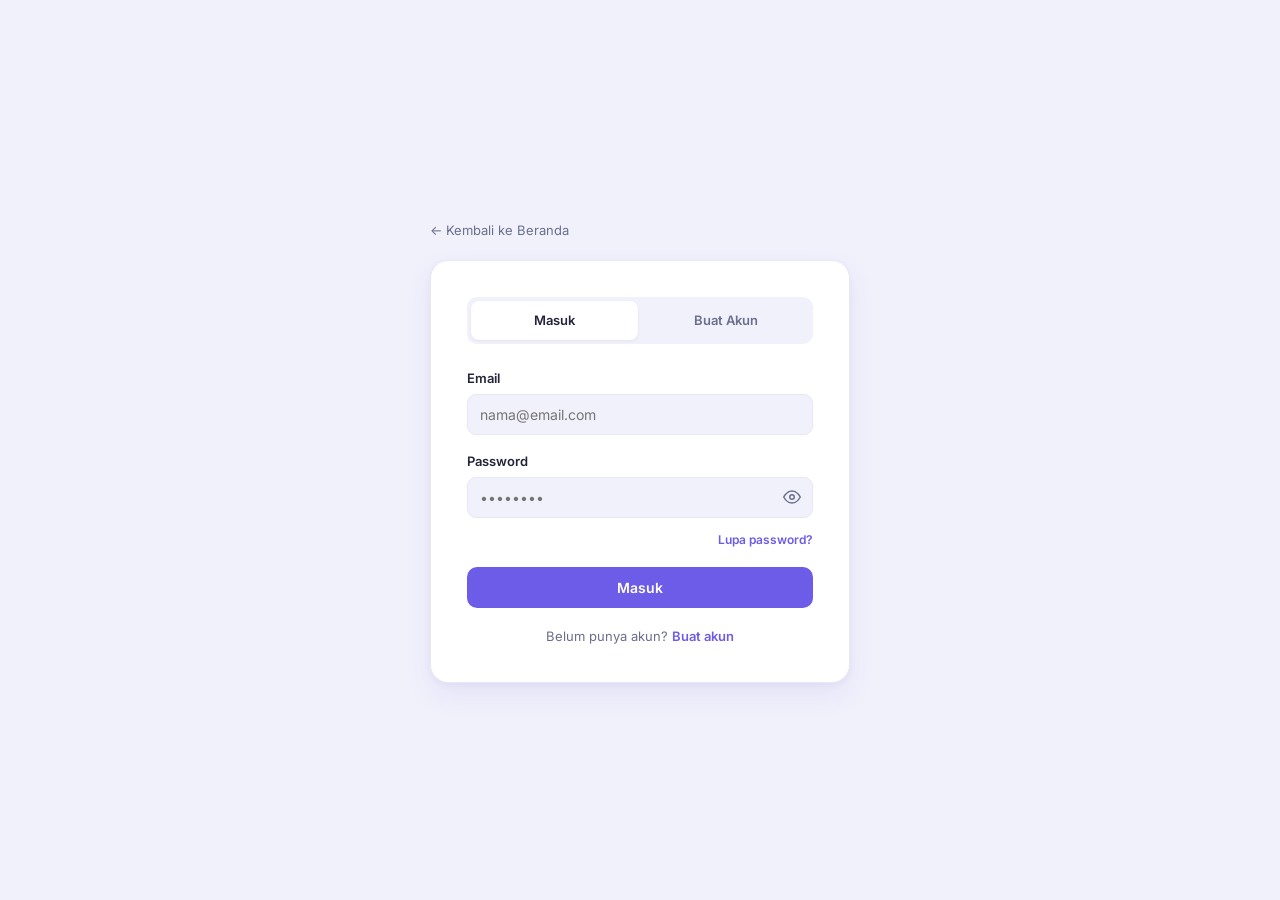
==== admin.html @ 25d6be6b "Update admin.html" ====
<!DOCTYPE html>
<html lang="id">
<head>
  <meta charset="UTF-8">
  <meta name="viewport" content="width=device-width, initial-scale=1">
  <title>Admin Panel — Studio Kamu</title>
  <link rel="preconnect" href="https://fonts.googleapis.com">
  <link href="https://fonts.googleapis.com/css2?family=Manrope:wght@700;800&family=Inter:wght@400;500;600;700&family=JetBrains+Mono:wght@500;600&display=swap" rel="stylesheet">
  <link rel="stylesheet" href="assets/style.css">
  <style>
    .content-inner { max-width: 1000px; }
    .admin-tabs { display: flex; gap: 8px; flex-wrap: wrap; margin-bottom: 28px; }
    .admin-tab {
      display: inline-flex; align-items: center; gap: 8px;
      padding: 9px 16px; border-radius: 99px; font-size: 13px; font-weight: 600;
      border: 1px solid var(--border); background: var(--surface); color: var(--ink-soft); cursor: pointer;
    }
    .admin-tab svg { width: 15px; height: 15px; }
    .admin-tab.active { background: var(--accent); color: #fff; border-color: var(--accent); }
    .admin-tab:hover:not(.active) { border-color: var(--accent); color: var(--accent); }
    .tab-view { display: none; }
    .tab-view.active { display: block; }
    .breadcrumb { font-size: 13px; color: var(--ink-soft); margin-bottom: 14px; }
    .breadcrumb a { color: var(--accent); cursor: pointer; }
  </style>
</head>
<body class="app-page">
  <div class="app-shell">
    <div id="sidebarMount"></div>
    <main class="main">
      <div class="content-inner">
        <h1 class="page-title">⚙️ Admin Panel</h1>

        <div class="admin-tabs" id="adminTabs"></div>

        <!-- ========== STATISTIK ========== -->
        <div class="tab-view active" id="tab-statistik">
          <div class="stat-grid" id="statGrid">
            <div class="stat-card"><div class="stat-num">…</div><div class="stat-label">Memuat</div></div>
          </div>
        </div>

        <!-- ========== PRODUK & KONTEN ========== -->
        <div class="tab-view" id="tab-produk">
          <div class="breadcrumb" id="produkBreadcrumb"></div>
          <div id="produkArea"></div>
        </div>

        <!-- ========== PROMPT LIBRARY ========== -->
        <div class="tab-view" id="tab-prompt">
          <div class="panel">
            <div class="panel-head"><h3>Tambah Prompt Baru</h3></div>
            <div class="form-row">
              <div><label>Untuk Produk</label><select id="promptProduk"></select></div>
              <div><label>Kategori</label><input id="promptKategori" placeholder="Contoh: Copywriting, SEO"></div>
            </div>
            <div class="form-row single"><div><label>Judul Prompt</label><input id="promptJudul"></div></div>
            <div class="form-row single"><div><label>Isi Prompt</label><textarea id="promptIsi" style="min-height:100px;"></textarea></div></div>
            <button class="btn btn-primary btn-sm" onclick="createPrompt()">Tambah Prompt</button>
          </div>
          <div class="panel">
            <div class="panel-head"><h3>Daftar Prompt</h3></div>
            <table><thead><tr><th>Judul</th><th>Kategori</th><th>Produk</th><th></th></tr></thead><tbody id="promptTable"></tbody></table>
          </div>
        </div>

        <!-- ========== KODE AKSES ========== -->
        <div class="tab-view" id="tab-kodeakses">
          <div class="panel">
            <div class="panel-head"><h3>Generate Kode Akses Baru</h3></div>
            <div class="form-row">
              <div><label>Untuk Produk</label><select id="genKodeProduk"></select></div>
              <div><label>Jumlah Kode</label><input type="number" id="genKodeJumlah" value="1" min="1" max="100"></div>
            </div>
            <button class="btn btn-primary btn-sm" onclick="generateKode()">Generate Kode</button>
          </div>
          <div class="panel">
            <div class="panel-head"><h3>Daftar Kode Akses</h3></div>
            <table><thead><tr><th>Kode</th><th>Produk</th><th>Status</th><th>Dipakai Oleh</th><th></th></tr></thead><tbody id="kodeAksesTable"></tbody></table>
          </div>
        </div>

        <!-- ========== USERS ========== -->
        <div class="tab-view" id="tab-users">
          <div class="panel">
            <table><thead><tr><th>Nama</th><th>Email</th><th>Role</th><th>Status</th><th>Terakhir Login</th><th></th></tr></thead><tbody id="usersTable"></tbody></table>
          </div>
        </div>

        <!-- ========== UPDATE ========== -->
        <div class="tab-view" id="tab-update">
          <div class="panel">
            <div class="panel-head"><h3>Tulis Update Baru</h3></div>
            <div class="form-row single"><div><label>Judul</label><input id="updateJudul"></div></div>
            <div class="form-row single"><div><label>Isi</label><textarea id="updateIsi"></textarea></div></div>
            <button class="btn btn-primary btn-sm" onclick="createUpdate()">Publikasikan</button>
          </div>
          <div class="panel">
            <div class="panel-head"><h3>Riwayat Update</h3></div>
            <table><thead><tr><th>Judul</th><th>Tanggal</th><th></th></tr></thead><tbody id="updateTable"></tbody></table>
          </div>
        </div>

      </div>
    </main>
  </div>

  <script src="assets/api.js"></script>
  <script>
    const STATE = { produkList: [], selectedProduk: null, modulList: [], selectedModul: null, kontenList: [] };

    const TABS = [
      { key: 'statistik', label: 'Statistik', icon: 'chart' },
      { key: 'produk', label: 'Produk & Konten', icon: 'box' },
      { key: 'prompt', label: 'Prompt Library', icon: 'list' },
      { key: 'kodeakses', label: 'Kode Akses', icon: 'key' },
      { key: 'users', label: 'Users', icon: 'users' },
      { key: 'update', label: 'Update', icon: 'bell' }
    ];

    /** Nama produk berdasarkan id — dipakai agar tabel tidak lagi menampilkan ID mentah. */
    const PRODUK_NAMA = {};
    function namaProduk(id) { return PRODUK_NAMA[id] || id || '-'; }

    if (requireAdmin()) {
      try {
        mountSidebar('admin');
        initAdminTabs();
        showLoading('Memuat statistik...');
        loadStatistik();
      } catch (err) {
        console.error('Admin init error:', err);
        document.getElementById('adminTabs').innerHTML =
          '<div class="empty-state" style="grid-column:1/-1;border-color:#F0506E;">⚠️ Gagal memuat Admin Panel: ' + escapeHtml(err.message) +
          '<br><small>Coba hard refresh (Ctrl+Shift+R). Pastikan file assets/api.js di GitHub sudah versi terbaru.</small></div>';
      }
    }

    function initAdminTabs() {
      document.getElementById('adminTabs').innerHTML = TABS.map(function (t, i) {
        return '<button class="admin-tab ' + (i === 0 ? 'active' : '') + '" data-tab="' + t.key + '" onclick="switchAdminTab(\'' + t.key + '\')">' +
          (ICONS[t.icon] || '') + '<span>' + escapeHtml(t.label) + '</span></button>';
      }).join('');
    }

    function switchAdminTab(tab) {
      document.querySelectorAll('.admin-tab').forEach(function (b) { b.classList.toggle('active', b.dataset.tab === tab); });
      document.querySelectorAll('.tab-view').forEach(function (v) { v.classList.remove('active'); });
      document.getElementById('tab-' + tab).classList.add('active');
      showLoading('Memuat data...');
      loadTab(tab);
    }

    function loadTab(tab) {
      if (tab === 'statistik') loadStatistik();
      if (tab === 'produk') loadProdukList();
      if (tab === 'prompt') loadPromptLibrary();
      if (tab === 'kodeakses') loadKodeAkses();
      if (tab === 'users') loadUsers();
      if (tab === 'update') loadUpdate();
    }

    /** Ambil daftar produk sekali & isi cache nama produk. */
    async function fetchProdukList() {
      const res = await apiGet('adminGetAllProduk', {});
      if (handleSessionExpired(res)) return [];
      const list = (res.data || []);
      list.forEach(function (p) { PRODUK_NAMA[p.id] = p.nama; });
      return list;
    }

    function optionsHtml(list) {
      if (list.length === 0) return '<option value="">— belum ada produk —</option>';
      return list.map(function (p) {
        return '<option value="' + escapeAttr(p.id) + '">' + escapeHtml(p.nama) + '</option>';
      }).join('');
    }

    function formatTanggal(v) {
      if (!v) return '-';
      const d = new Date(v);
      if (isNaN(d.getTime())) return String(v);
      return d.toLocaleString('id-ID', { day: 'numeric', month: 'short', year: 'numeric', hour: '2-digit', minute: '2-digit' });
    }

    /* ---------------- STATISTIK ---------------- */
    async function loadStatistik() {
      try {
        const res = await apiGet('adminGetStatistik', {});
        hideLoading();
        if (handleSessionExpired(res)) return;
        if (!res.success) { showToast('Gagal memuat statistik: ' + res.message); return; }
        const s = res.data || {};
        document.getElementById('statGrid').innerHTML =
          statCard(s.totalUser || 0, 'Total User') +
          statCard(s.userAktif || 0, 'User Aktif') +
          statCard(s.totalProduk || 0, 'Total Produk') +
          statCard((s.kodeTerpakai || 0) + ' / ' + (s.totalKodeAkses || 0), 'Kode Akses Terpakai') +
          statCard(s.loginMingguIni || 0, 'Login 7 Hari Terakhir');
      } catch (err) {
        hideLoading();
        showToast('Gagal terhubung ke server: ' + err.message);
      }
    }
    function statCard(num, label) {
      return '<div class="stat-card"><div class="stat-num">' + escapeHtml(num) + '</div><div class="stat-label">' + escapeHtml(label) + '</div></div>';
    }

    /* ---------------- PRODUK, MODUL, KONTEN ---------------- */
    async function loadProdukList() {
      STATE.selectedProduk = null; STATE.selectedModul = null;
      document.getElementById('produkBreadcrumb').innerHTML = '';
      try {
        STATE.produkList = await fetchProdukList();
        hideLoading();
        renderProdukList();
      } catch (err) {
        hideLoading();
        showToast('Gagal memuat produk: ' + err.message);
      }
    }

    function renderProdukList() {
      let html = '<div class="panel"><div class="panel-head"><h3>Tambah Produk Baru</h3></div>' +
        '<div class="form-row"><div><label>Nama Produk</label><input id="pNama"></div>' +
        '<div><label>Kategori</label><input id="pKategori" placeholder="Contoh: Video Course"></div></div>' +
        '<div class="form-row single"><div><label>Deskripsi</label><textarea id="pDeskripsi"></textarea></div></div>' +
        '<div class="form-row single"><div><label>URL Thumbnail (opsional)</label><input id="pThumbnail" placeholder="https://..."></div></div>' +
        '<button class="btn btn-primary btn-sm" onclick="createProduk()">Tambah Produk</button></div>';

      html += '<div class="panel"><div class="panel-head"><h3>Daftar Produk</h3></div><table><thead><tr><th>Nama</th><th>Kategori</th><th></th></tr></thead><tbody>';
      if (STATE.produkList.length === 0) {
        html += '<tr class="empty-row"><td colspan="3">Belum ada produk.</td></tr>';
      } else {
        STATE.produkList.forEach(function (p) {
          // FIX: nama produk dulu di-escape hanya untuk kutip tunggal (escapeQ),
          // sehingga nama berisi < > atau kutip ganda merusak baris tabel.
          html += '<tr><td>' + escapeHtml(p.nama) + '</td><td>' + escapeHtml(p.kategori || '-') + '</td><td class="row-actions">' +
            '<button class="btn btn-outline btn-sm" onclick="openModul(\'' + escapeJs(p.id) + '\', \'' + escapeJs(p.nama) + '\')">Kelola Modul</button>' +
            '<button class="btn btn-outline btn-sm" onclick="deleteProduk(\'' + escapeJs(p.id) + '\')">Hapus</button></td></tr>';
        });
      }
      html += '</tbody></table></div>';
      document.getElementById('produkArea').innerHTML = html;
    }

    async function createProduk() {
      const data = {
        nama: document.getElementById('pNama').value.trim(),
        kategori: document.getElementById('pKategori').value.trim(),
        deskripsi: document.getElementById('pDeskripsi').value.trim(),
        thumbnail: document.getElementById('pThumbnail').value.trim()
      };
      if (!data.nama) { showToast('Nama produk wajib diisi.'); return; }
      showLoading('Menyimpan produk...');
      try {
        const res = await apiPost('adminCreateProduk', { data: data });
        if (handleSessionExpired(res)) return;
        if (!res.success) throw new Error(res.message);
        showToast('Produk berhasil ditambahkan.');
        loadProdukList();
      } catch (err) { showToast('Gagal: ' + err.message); }
    }

    async function deleteProduk(id) {
      if (!confirm('Hapus produk ini? Modul & konten di dalamnya tidak otomatis terhapus.')) return;
      showLoading('Menghapus produk...');
      try {
        const res = await apiPost('adminDeleteProduk', { produkId: id });
        if (handleSessionExpired(res)) return;
        if (!res.success) throw new Error(res.message);
        showToast('Produk dihapus.');
        loadProdukList();
      } catch (err) { showToast('Gagal: ' + err.message); }
    }

    async function openModul(produkId, produkNama) {
      STATE.selectedProduk = { id: produkId, nama: produkNama };
      STATE.selectedModul = null;
      document.getElementById('produkBreadcrumb').innerHTML =
        '<a onclick="loadProdukList()">Produk</a> / ' + escapeHtml(produkNama);
      showLoading('Memuat modul...');
      try {
        const res = await apiGet('adminGetModulByProduk', { produkId: produkId });
        hideLoading();
        if (handleSessionExpired(res)) return;
        STATE.modulList = res.data || [];
        renderModulList();
      } catch (err) { hideLoading(); showToast('Gagal memuat modul: ' + err.message); }
    }

    function renderModulList() {
      // FIX: urutan default sekarang = jumlah modul + 1, dulu selalu "1" sehingga
      // modul baru saling bertabrakan urutannya.
      const nextUrutan = STATE.modulList.length + 1;
      let html = '<div class="panel"><div class="panel-head"><h3>Tambah Modul</h3></div>' +
        '<div class="form-row"><div><label>Nama Modul</label><input id="mNama"></div>' +
        '<div><label>Urutan</label><input type="number" id="mUrutan" min="1" value="' + nextUrutan + '"></div></div>' +
        '<button class="btn btn-primary btn-sm" onclick="createModul()">Tambah Modul</button></div>';

      html += '<div class="panel"><div class="panel-head"><h3>Daftar Modul</h3></div><table><thead><tr><th>Nama Modul</th><th>Urutan</th><th></th></tr></thead><tbody>';
      if (STATE.modulList.length === 0) {
        html += '<tr class="empty-row"><td colspan="3">Belum ada modul untuk produk ini.</td></tr>';
      } else {
        STATE.modulList.slice().sort(function (a, b) { return (a.urutan || 0) - (b.urutan || 0); }).forEach(function (m) {
          html += '<tr><td>' + escapeHtml(m.nama_modul) + '</td><td>' + escapeHtml(m.urutan) + '</td><td class="row-actions">' +
            '<button class="btn btn-outline btn-sm" onclick="openKonten(\'' + escapeJs(m.id) + '\', \'' + escapeJs(m.nama_modul) + '\')">Kelola Konten</button>' +
            '<button class="btn btn-outline btn-sm" onclick="deleteModul(\'' + escapeJs(m.id) + '\')">Hapus</button></td></tr>';
        });
      }
      html += '</tbody></table></div>';
      document.getElementById('produkArea').innerHTML = html;
    }

    async function createModul() {
      if (!STATE.selectedProduk) { showToast('Pilih produk dulu.'); return; }
      const data = {
        produk_id: STATE.selectedProduk.id,
        nama_modul: document.getElementById('mNama').value.trim(),
        urutan: parseInt(document.getElementById('mUrutan').value, 10) || 0
      };
      if (!data.nama_modul) { showToast('Nama modul wajib diisi.'); return; }
      showLoading('Menyimpan modul...');
      try {
        const res = await apiPost('adminCreateModul', { data: data });
        if (handleSessionExpired(res)) return;
        if (!res.success) throw new Error(res.message);
        showToast('Modul ditambahkan.');
        openModul(STATE.selectedProduk.id, STATE.selectedProduk.nama);
      } catch (err) { showToast('Gagal: ' + err.message); }
    }

    async function deleteModul(id) {
      if (!confirm('Hapus modul ini?')) return;
      showLoading('Menghapus modul...');
      try {
        const res = await apiPost('adminDeleteModul', { modulId: id });
        if (handleSessionExpired(res)) return;
        if (!res.success) throw new Error(res.message);
        showToast('Modul dihapus.');
        openModul(STATE.selectedProduk.id, STATE.selectedProduk.nama);
      } catch (err) { showToast('Gagal: ' + err.message); }
    }

    async function openKonten(modulId, modulNama) {
      STATE.selectedModul = { id: modulId, nama: modulNama };
      document.getElementById('produkBreadcrumb').innerHTML =
        '<a onclick="loadProdukList()">Produk</a> / ' +
        '<a onclick="openModul(\'' + escapeJs(STATE.selectedProduk.id) + '\', \'' + escapeJs(STATE.selectedProduk.nama) + '\')">' +
        escapeHtml(STATE.selectedProduk.nama) + '</a> / ' + escapeHtml(modulNama);
      showLoading('Memuat konten...');
      try {
        const res = await apiGet('adminGetKontenByModul', { modulId: modulId });
        hideLoading();
        if (handleSessionExpired(res)) return;
        STATE.kontenList = res.data || [];
        renderKontenList();
      } catch (err) { hideLoading(); showToast('Gagal memuat konten: ' + err.message); }
    }

    function renderKontenList() {
      const nextUrutan = STATE.kontenList.length + 1;
      let html = '<div class="panel"><div class="panel-head"><h3>Tambah Konten</h3></div>' +
        '<div class="form-row"><div><label>Tipe</label><select id="kTipe">' +
        '<option value="video">Video</option><option value="pdf">PDF / Dokumen</option>' +
        '<option value="prompt">Prompt</option><option value="template">Template</option></select></div>' +
        '<div><label>Urutan</label><input type="number" id="kUrutan" min="1" value="' + nextUrutan + '"></div></div>' +
        '<div class="form-row single"><div><label>Judul</label><input id="kJudul"></div></div>' +
        '<div class="form-row single"><div><label>URL (link Google Drive / video)</label><input id="kUrl" placeholder="https://drive.google.com/..."></div></div>' +
        '<button class="btn btn-primary btn-sm" onclick="createKonten()">Tambah Konten</button></div>';

      html += '<div class="panel"><div class="panel-head"><h3>Daftar Konten</h3></div><table><thead><tr><th>Tipe</th><th>Judul</th><th></th></tr></thead><tbody>';
      if (STATE.kontenList.length === 0) {
        html += '<tr class="empty-row"><td colspan="3">Belum ada konten di modul ini.</td></tr>';
      } else {
        STATE.kontenList.slice().sort(function (a, b) { return (a.urutan || 0) - (b.urutan || 0); }).forEach(function (k) {
          html += '<tr><td><span class="chip">' + escapeHtml(k.tipe) + '</span></td><td>' + escapeHtml(k.judul) + '</td><td class="row-actions">' +
            '<button class="btn btn-outline btn-sm" onclick="deleteKonten(\'' + escapeJs(k.id) + '\')">Hapus</button></td></tr>';
        });
      }
      html += '</tbody></table></div>';
      document.getElementById('produkArea').innerHTML = html;
    }

    async function createKonten() {
      if (!STATE.selectedModul) { showToast('Pilih modul dulu.'); return; }
      const data = {
        modul_id: STATE.selectedModul.id,
        tipe: document.getElementById('kTipe').value,
        judul: document.getElementById('kJudul').value.trim(),
        url: document.getElementById('kUrl').value.trim(),
        urutan: parseInt(document.getElementById('kUrutan').value, 10) || 0
      };
      if (!data.judul || !data.url) { showToast('Judul dan URL wajib diisi.'); return; }
      showLoading('Menyimpan konten...');
      try {
        const res = await apiPost('adminCreateKonten', { data: data });
        if (handleSessionExpired(res)) return;
        if (!res.success) throw new Error(res.message);
        showToast('Konten ditambahkan.');
        openKonten(STATE.selectedModul.id, STATE.selectedModul.nama);
      } catch (err) { showToast('Gagal: ' + err.message); }
    }

    async function deleteKonten(id) {
      if (!confirm('Hapus konten ini?')) return;
      showLoading('Menghapus konten...');
      try {
        const res = await apiPost('adminDeleteKonten', { kontenId: id });
        if (handleSessionExpired(res)) return;
        if (!res.success) throw new Error(res.message);
        showToast('Konten dihapus.');
        openKonten(STATE.selectedModul.id, STATE.selectedModul.nama);
      } catch (err) { showToast('Gagal: ' + err.message); }
    }

    /* ---------------- PROMPT LIBRARY ---------------- */
    async function loadPromptLibrary() {
      try {
        const produkList = await fetchProdukList();
        document.getElementById('promptProduk').innerHTML = optionsHtml(produkList);

        const res = await apiGet('adminGetAllPrompt', {});
        hideLoading();
        if (handleSessionExpired(res)) return;
        const list = res.data || [];
        const tbody = document.getElementById('promptTable');
        if (list.length === 0) {
          tbody.innerHTML = '<tr class="empty-row"><td colspan="4">Belum ada prompt.</td></tr>';
          return;
        }
        // FIX: kolom "Produk" dulu menampilkan produk_id mentah (PRD_a1b2c3),
        // sekarang dipetakan ke nama produk.
        tbody.innerHTML = list.map(function (p) {
          return '<tr><td>' + escapeHtml(p.judul) + '</td>' +
            '<td><span class="chip">' + escapeHtml(p.kategori || 'Umum') + '</span></td>' +
            '<td>' + escapeHtml(namaProduk(p.produk_id)) + '</td>' +
            '<td><button class="btn btn-outline btn-sm" onclick="deletePrompt(\'' + escapeJs(p.id) + '\')">Hapus</button></td></tr>';
        }).join('');
      } catch (err) { hideLoading(); showToast('Gagal memuat prompt: ' + err.message); }
    }

    async function createPrompt() {
      const data = {
        produk_id: document.getElementById('promptProduk').value,
        kategori: document.getElementById('promptKategori').value.trim(),
        judul: document.getElementById('promptJudul').value.trim(),
        isi_prompt: document.getElementById('promptIsi').value.trim()
      };
      if (!data.produk_id) { showToast('Buat produk terlebih dahulu.'); return; }
      if (!data.judul || !data.isi_prompt) { showToast('Judul dan isi prompt wajib diisi.'); return; }
      showLoading('Menyimpan prompt...');
      try {
        const res = await apiPost('adminCreatePrompt', { data: data });
        if (handleSessionExpired(res)) return;
        if (!res.success) throw new Error(res.message);
        showToast('Prompt berhasil ditambahkan.');
        document.getElementById('promptJudul').value = '';
        document.getElementById('promptIsi').value = '';
        document.getElementById('promptKategori').value = '';
        loadPromptLibrary();
      } catch (err) { showToast('Gagal: ' + err.message); }
    }

    async function deletePrompt(id) {
      if (!confirm('Hapus prompt ini?')) return;
      showLoading('Menghapus prompt...');
      try {
        const res = await apiPost('adminDeletePrompt', { promptId: id });
        if (handleSessionExpired(res)) return;
        if (!res.success) throw new Error(res.message);
        showToast('Prompt dihapus.');
        loadPromptLibrary();
      } catch (err) { showToast('Gagal: ' + err.message); }
    }

    /* ---------------- KODE AKSES ---------------- */
    async function loadKodeAkses() {
      try {
        const produkList = await fetchProdukList();
        document.getElementById('genKodeProduk').innerHTML = optionsHtml(produkList);

        const res = await apiGet('adminGetAllKodeAkses', {});
        hideLoading();
        if (handleSessionExpired(res)) return;
        const list = res.data || [];
        const tbody = document.getElementById('kodeAksesTable');
        if (list.length === 0) {
          tbody.innerHTML = '<tr class="empty-row"><td colspan="5">Belum ada kode akses.</td></tr>';
          return;
        }
        tbody.innerHTML = list.map(function (k) {
          // FIX: status_pakai bisa berupa boolean TRUE dari Google Sheets, bukan
          // hanya string 'terpakai' — dulu kode terpakai bisa tampil "Tersedia".
          const terpakai = k.status_pakai === true || k.status_pakai === 'TRUE' || k.status_pakai === 'terpakai';
          const status = terpakai
            ? '<span class="badge nonaktif">Terpakai</span>'
            : '<span class="badge aktif">Tersedia</span>';
          return '<tr><td class="code-mono">' + escapeHtml(k.kode) + '</td>' +
            '<td>' + escapeHtml(namaProduk(k.produk_id)) + '</td>' +
            '<td>' + status + '</td>' +
            '<td>' + escapeHtml(k.dipakai_oleh || '-') + '</td>' +
            '<td><button class="btn btn-outline btn-sm" onclick="deleteKode(\'' + escapeJs(k.kode) + '\')">Hapus</button></td></tr>';
        }).join('');
      } catch (err) { hideLoading(); showToast('Gagal memuat kode akses: ' + err.message); }
    }

    async function generateKode() {
      const produkId = document.getElementById('genKodeProduk').value;
      const jumlah = parseInt(document.getElementById('genKodeJumlah').value, 10) || 1;
      if (!produkId) { showToast('Buat produk terlebih dahulu.'); return; }
      showLoading('Membuat kode akses...');
      try {
        const res = await apiPost('adminGenerateKodeAkses', { produkId: produkId, jumlah: jumlah });
        if (handleSessionExpired(res)) return;
        if (!res.success) throw new Error(res.message);
        // FIX: dulu langsung `res.kodeList.length` — kalau server tidak mengirim
        // kodeList, muncul TypeError alih-alih pesan yang berguna.
        const jml = (res.kodeList && res.kodeList.length) || jumlah;
        showToast(jml + ' kode berhasil dibuat.');
        loadKodeAkses();
      } catch (err) { showToast('Gagal: ' + err.message); }
    }

    async function deleteKode(kode) {
      if (!confirm('Hapus kode akses ini?')) return;
      showLoading('Menghapus kode...');
      try {
        const res = await apiPost('adminDeleteKodeAkses', { kode: kode });
        if (handleSessionExpired(res)) return;
        if (!res.success) throw new Error(res.message);
        showToast('Kode dihapus.');
        loadKodeAkses();
      } catch (err) { showToast('Gagal: ' + err.message); }
    }

    /* ---------------- USERS ---------------- */
    async function loadUsers() {
      try {
        const res = await apiGet('adminGetAllUsers', {});
        hideLoading();
        if (handleSessionExpired(res)) return;
        const list = res.data || [];
        const tbody = document.getElementById('usersTable');
        if (list.length === 0) {
          tbody.innerHTML = '<tr class="empty-row"><td colspan="6">Belum ada user.</td></tr>';
          return;
        }
        const me = getSession() || {};
        tbody.innerHTML = list.map(function (u) {
          const statusBadge = u.status === 'aktif' ? '<span class="badge aktif">Aktif</span>' : '<span class="badge nonaktif">Nonaktif</span>';
          const roleBadge = u.role === 'admin' ? '<span class="badge admin">Admin</span>' : 'Member';
          const toggleLabel = u.status === 'aktif' ? 'Nonaktifkan' : 'Aktifkan';
          const toggleStatus = u.status === 'aktif' ? 'nonaktif' : 'aktif';

          // FIX: admin dulu bisa menonaktifkan / menghapus akunnya sendiri
          // dan langsung terkunci keluar dari panel.
          const isSelf = String(u.email).toLowerCase() === String(me.email || '').toLowerCase();
          const aksi = isSelf
            ? '<span style="font-size:12px;color:var(--ink-soft);">Akun kamu</span>'
            : '<button class="btn btn-outline btn-sm" onclick="toggleUserStatus(\'' + escapeJs(u.id) + '\', \'' + toggleStatus + '\')">' + toggleLabel + '</button>' +
              '<button class="btn btn-outline btn-sm" onclick="deleteUser(\'' + escapeJs(u.id) + '\')">Hapus</button>';

          return '<tr><td>' + escapeHtml(u.nama) + '</td><td>' + escapeHtml(u.email) + '</td><td>' + roleBadge + '</td>' +
            '<td>' + statusBadge + '</td><td>' + escapeHtml(formatTanggal(u.terakhir_login)) + '</td>' +
            '<td class="row-actions">' + aksi + '</td></tr>';
        }).join('');
      } catch (err) { hideLoading(); showToast('Gagal memuat user: ' + err.message); }
    }

    async function toggleUserStatus(userId, newStatus) {
      showLoading('Memperbarui status user...');
      try {
        const res = await apiPost('adminSetUserStatus', { userId: userId, status: newStatus });
        if (handleSessionExpired(res)) return;
        if (!res.success) throw new Error(res.message);
        showToast('Status user diperbarui.');
        loadUsers();
      } catch (err) { showToast('Gagal: ' + err.message); }
    }

    async function deleteUser(userId) {
      if (!confirm('Hapus user ini secara permanen?')) return;
      showLoading('Menghapus user...');
      try {
        const res = await apiPost('adminDeleteUser', { userId: userId });
        if (handleSessionExpired(res)) return;
        if (!res.success) throw new Error(res.message);
        showToast('User dihapus.');
        loadUsers();
      } catch (err) { showToast('Gagal: ' + err.message); }
    }

    /* ---------------- UPDATE ---------------- */
    async function loadUpdate() {
      try {
        const res = await apiGet('adminGetAllUpdate', {});
        hideLoading();
        if (handleSessionExpired(res)) return;
        const list = res.data || [];
        const tbody = document.getElementById('updateTable');
        if (list.length === 0) {
          tbody.innerHTML = '<tr class="empty-row"><td colspan="3">Belum ada update.</td></tr>';
          return;
        }
        tbody.innerHTML = list.map(function (u) {
          return '<tr><td>' + escapeHtml(u.judul) + '</td><td>' + escapeHtml(formatTanggal(u.tanggal)) + '</td>' +
            '<td><button class="btn btn-outline btn-sm" onclick="deleteUpdate(\'' + escapeJs(u.id) + '\')">Hapus</button></td></tr>';
        }).join('');
      } catch (err) { hideLoading(); showToast('Gagal memuat update: ' + err.message); }
    }

    async function createUpdate() {
      const data = {
        judul: document.getElementById('updateJudul').value.trim(),
        isi: document.getElementById('updateIsi').value.trim()
      };
      if (!data.judul || !data.isi) { showToast('Judul dan isi wajib diisi.'); return; }
      showLoading('Mempublikasikan update...');
      try {
        const res = await apiPost('adminCreateUpdate', { data: data });
        if (handleSessionExpired(res)) return;
        if (!res.success) throw new Error(res.message);
        showToast('Update dipublikasikan.');
        document.getElementById('updateJudul').value = '';
        document.getElementById('updateIsi').value = '';
        loadUpdate();
      } catch (err) { showToast('Gagal: ' + err.message); }
    }

    async function deleteUpdate(id) {
      if (!confirm('Hapus update ini?')) return;
      showLoading('Menghapus update...');
      try {
        const res = await apiPost('adminDeleteUpdate', { updateId: id });
        if (handleSessionExpired(res)) return;
        if (!res.success) throw new Error(res.message);
        showToast('Update dihapus.');
        loadUpdate();
      } catch (err) { showToast('Gagal: ' + err.message); }
    }
  </script>
</body>
</html>
---- assets/style.css ----
/* ============================================================
   STYLE.CSS — Dipakai bersama di semua halaman
   Tema: terang, minim warna, 1 aksen (indigo), nyaman di mata.
   Signature: "file-type chip" (DOC/PNG/MP4) sebagai motif berulang.
   ============================================================ */
:root {
  --bg: #F1F1FC;
  --bg-gradient: linear-gradient(165deg, #EFF0FD 0%, #E7EAFC 45%, #EDF1FE 100%);
  --surface: #FFFFFF;
  --ink: #23233A;
  --ink-soft: #6B6E8C;
  --border: #E7E7F5;
  --accent: #6C5CE7;
  --accent-2: #8F7FFF;
  --accent-soft: #EFECFF;
  --accent-ink: #FFFFFF;
  --success: #0F9D6E;
  --danger: #E5484D;
  --radius: 20px;
  --radius-sm: 12px;
  --shadow: 0 2px 6px rgba(76, 63, 173, 0.05), 0 12px 28px rgba(76, 63, 173, 0.08);
  --font-display: 'Manrope', 'Inter', sans-serif;
  --font-body: 'Inter', -apple-system, BlinkMacSystemFont, sans-serif;
  --font-mono: 'JetBrains Mono', 'Courier New', monospace;
}

* { box-sizing: border-box; }
html, body {
  margin: 0; padding: 0;
  background: var(--bg);
  color: var(--ink);
  font-family: var(--font-body);
  font-size: 16px;
  line-height: 1.55;
  -webkit-font-smoothing: antialiased;
}
h1, h2, h3, h4 {
  font-family: var(--font-display);
  font-weight: 600;
  line-height: 1.15;
  margin: 0 0 0.5em 0;
  letter-spacing: -0.01em;
}
p { margin: 0 0 1em 0; color: var(--ink-soft); }
a { color: inherit; text-decoration: none; }
img { max-width: 100%; display: block; }
button { font-family: inherit; cursor: pointer; }

a:focus-visible, button:focus-visible, input:focus-visible, textarea:focus-visible, select:focus-visible {
  outline: 2px solid var(--accent);
  outline-offset: 2px;
}

@media (prefers-reduced-motion: reduce) {
  * { animation-duration: 0.001ms !important; transition-duration: 0.001ms !important; }
}

.container { max-width: 1120px; margin: 0 auto; padding: 0 24px; }

.eyebrow {
  font-family: var(--font-mono);
  font-size: 12px;
  letter-spacing: 0.08em;
  text-transform: uppercase;
  color: var(--accent);
  display: inline-flex;
  align-items: center;
  gap: 8px;
  background: var(--accent-soft);
  padding: 6px 12px;
  border-radius: 99px;
}
.eyebrow::before {
  content: '';
  width: 6px; height: 6px; border-radius: 50%;
  background: var(--accent);
  animation: pulseDot 1.6s ease-in-out infinite;
}
@keyframes pulseDot {
  0%, 100% { opacity: 1; transform: scale(1); }
  50% { opacity: 0.4; transform: scale(0.7); }
}

.chip {
  font-family: var(--font-mono);
  font-size: 11px;
  font-weight: 600;
  letter-spacing: 0.04em;
  padding: 4px 9px;
  border-radius: 6px;
  background: var(--accent-soft);
  color: var(--accent);
  display: inline-block;
}
.chip.doc { background: #EAF4FF; color: #1D4ED8; }
.chip.img { background: #FFF1E7; color: #C2410C; }
.chip.vid { background: #ECFDF5; color: #047857; }
.chip.pdf { background: #FEF2F2; color: #B91C1C; }

/* ---------- Navbar ---------- */
.navbar {
  position: sticky; top: 0; z-index: 50;
  background: rgba(250, 250, 249, 0.85);
  backdrop-filter: blur(8px);
  border-bottom: 1px solid var(--border);
}
.navbar-inner { display: flex; align-items: center; justify-content: space-between; padding: 16px 24px; }
.brand { font-family: var(--font-display); font-weight: 600; font-size: 20px; }
.nav-links { display: flex; align-items: center; gap: 28px; }
.nav-links a { font-size: 14px; color: var(--ink-soft); }
.nav-links a:hover { color: var(--ink); }

/* ---------- Buttons ---------- */
.btn {
  display: inline-flex; align-items: center; justify-content: center; gap: 8px;
  padding: 11px 20px; border-radius: 10px; font-size: 14px; font-weight: 600;
  border: 1px solid transparent; transition: transform 0.15s ease, box-shadow 0.15s ease;
}
.btn-primary { background: var(--accent); color: var(--accent-ink); }
.btn-primary:hover { box-shadow: 0 6px 16px rgba(67, 56, 202, 0.28); transform: translateY(-1px); }
.btn-outline { background: var(--surface); color: var(--ink); border-color: var(--border); }
.btn-outline:hover { border-color: var(--accent); color: var(--accent); }
.btn-sm { padding: 8px 14px; font-size: 13px; }
.btn-block { width: 100%; }
.btn:disabled { opacity: 0.6; pointer-events: none; }

/* ---------- Hero ---------- */
.hero { padding: 88px 0 64px; }
.hero-grid { display: grid; grid-template-columns: 1.1fr 0.9fr; gap: 56px; align-items: center; }
.hero h1 { font-size: 48px; margin-top: 16px; }
.hero-lede { font-size: 17px; max-width: 46ch; }
.hero-cta-row { display: flex; gap: 12px; margin-top: 28px; flex-wrap: wrap; }

.file-stack { position: relative; height: 340px; }
.file-card {
  position: absolute; width: 260px; background: var(--surface);
  border: 1px solid var(--border); border-radius: var(--radius);
  box-shadow: var(--shadow); padding: 18px;
  transition: transform 0.28s ease, box-shadow 0.28s ease;
  animation: floatCard 5s ease-in-out infinite;
}
.file-card:hover {
  box-shadow: 0 16px 36px rgba(108, 92, 231, 0.22);
  z-index: 10 !important;
}
.file-card.c1:hover { transform: rotate(-2deg) translateY(-6px) scale(1.04); }
.file-card.c2:hover { transform: rotate(1deg) translateY(-6px) scale(1.04); }
.file-card.c3:hover { transform: rotate(0deg) translateY(-6px) scale(1.04); }
.file-card.c1 { top: 0; left: 10%; transform: rotate(-6deg); z-index: 1; animation-delay: 0s; }
.file-card.c2 { top: 70px; left: 30%; transform: rotate(4deg); z-index: 2; animation-delay: 1.4s; }
.file-card.c3 { top: 150px; left: 5%; transform: rotate(2deg); z-index: 3; animation-delay: 2.8s; }
@keyframes floatCard {
  0%, 100% { margin-top: 0; }
  50% { margin-top: -8px; }
}
@media (prefers-reduced-motion: reduce) {
  .file-card { animation: none; }
}
.file-card .chip { margin-bottom: 10px; }
.file-card .file-title { font-weight: 600; font-size: 14px; margin-bottom: 4px; }
.file-card .file-meta { font-family: var(--font-mono); font-size: 11px; color: var(--ink-soft); }

section { padding: 64px 0; }
.section-head { max-width: 620px; margin-bottom: 40px; }
.section-head h2 { font-size: 30px; }

.produk-grid { display: grid; grid-template-columns: repeat(3, 1fr); gap: 20px; }
.produk-card { background: var(--surface); border: 1px solid var(--border); border-radius: var(--radius); padding: 20px; transition: box-shadow 0.15s ease, transform 0.15s ease; }
.produk-card:hover { box-shadow: var(--shadow); transform: translateY(-2px); }
.produk-thumb {
  width: 100%; height: 140px; border-radius: var(--radius-sm);
  background: linear-gradient(135deg, var(--accent-soft), #F5F3FF);
  margin-bottom: 14px; display: flex; align-items: center; justify-content: center;
  font-family: var(--font-display); color: var(--accent); font-size: 13px; overflow: hidden;
}
.produk-thumb img { width: 100%; height: 100%; object-fit: cover; }
.produk-nama { font-weight: 600; font-size: 16px; margin-bottom: 6px; }
.produk-desc { font-size: 13px; margin-bottom: 14px; }
.produk-empty { grid-column: 1/-1; text-align: center; padding: 48px 24px; border: 1px dashed var(--border); border-radius: var(--radius); color: var(--ink-soft); font-size: 14px; }

.alur-grid { display: grid; grid-template-columns: repeat(3, 1fr); gap: 24px; }
.alur-item { border-top: 2px solid var(--accent); padding-top: 16px; }
.alur-num { font-family: var(--font-mono); font-size: 13px; color: var(--accent); margin-bottom: 8px; }
.alur-item h3 { font-size: 17px; }
.alur-item p { font-size: 14px; }

.faq-item { border-bottom: 1px solid var(--border); padding: 18px 0; }
.faq-q { display: flex; align-items: center; justify-content: space-between; font-weight: 600; font-size: 15px; cursor: pointer; }
.faq-icon { color: var(--accent); font-family: var(--font-mono); transition: transform 0.2s ease; }
.faq-item.open .faq-icon { transform: rotate(45deg); }
.faq-a { max-height: 0; overflow: hidden; font-size: 14px; color: var(--ink-soft); transition: max-height 0.25s ease; }
.faq-item.open .faq-a { max-height: 300px; padding-top: 10px; }

.cta-final { background: var(--ink); color: #fff; border-radius: 20px; padding: 56px; text-align: center; }
.cta-final h2 { color: #fff; }
.cta-final p { color: #C8C9D3; }

footer { border-top: 1px solid var(--border); padding: 32px 0; font-size: 13px; color: var(--ink-soft); display: flex; justify-content: space-between; align-items: center; }

/* ---------- Auth pages ---------- */
.auth-wrap { min-height: 100vh; display: flex; align-items: center; justify-content: center; padding: 24px; }
.auth-card { width: 100%; max-width: 420px; background: var(--surface); border: 1px solid var(--border); border-radius: 18px; padding: 36px; box-shadow: var(--shadow); }
.auth-back { font-size: 13px; color: var(--ink-soft); margin-bottom: 20px; display: inline-flex; align-items: center; gap: 6px; }
.auth-back:hover { color: var(--accent); }
.auth-tabs { display: flex; gap: 4px; background: var(--bg); border-radius: 10px; padding: 4px; margin-bottom: 24px; }
.auth-tab { flex: 1; text-align: center; padding: 9px; border-radius: 8px; font-size: 13px; font-weight: 600; color: var(--ink-soft); cursor: pointer; }
.auth-tab.active { background: var(--surface); color: var(--ink); box-shadow: 0 1px 3px rgba(0,0,0,0.06); }
.field { margin-bottom: 16px; }
.field label { display: block; font-size: 13px; font-weight: 600; margin-bottom: 6px; }
.field input, .field select, .field textarea {
  width: 100%; padding: 11px 12px; border: 1px solid var(--border); border-radius: 9px;
  font-size: 14px; font-family: var(--font-body); background: var(--bg);
}
.field input:focus, .field select:focus, .field textarea:focus { border-color: var(--accent); outline: none; background: var(--surface); }
.field-hint { font-size: 12px; color: var(--ink-soft); margin-top: 4px; }
.form-msg { font-size: 13px; padding: 10px 12px; border-radius: 8px; margin-bottom: 16px; display: none; }
.form-msg.show { display: block; }
.form-msg.error { background: #FEF2F2; color: var(--danger); }
.form-msg.success { background: #ECFDF5; color: var(--success); }
.auth-foot { text-align: center; font-size: 13px; color: var(--ink-soft); margin-top: 18px; }
.link-btn { background: none; border: none; color: var(--accent); font-weight: 600; font-size: inherit; padding: 0; }
.link-btn:hover { text-decoration: underline; }
.view { display: none; }
.view.active { display: block; }
.forgot-trigger { text-align: right; margin: -8px 0 16px; }
.forgot-trigger button { font-size: 12px; }

/* ---------- Password toggle ---------- */
.password-field { position: relative; }
.password-field input { padding-right: 42px; }
.password-toggle { position: absolute; right: 6px; top: 50%; transform: translateY(-50%); background: none; border: none; padding: 6px; cursor: pointer; color: var(--ink-soft); display: flex; align-items: center; border-radius: 6px; }
.password-toggle:hover { color: var(--ink); background: var(--bg); }
.password-toggle svg { width: 18px; height: 18px; }

/* ---------- App shell (Dashboard/Admin) — sidebar ikon collapsible ---------- */
body.app-page { background: var(--bg-gradient); }
.app-shell { display: flex; min-height: 100vh; }

.sidebar {
  width: 240px; flex-shrink: 0; background: var(--surface);
  border-right: 1px solid var(--border); padding: 20px 14px;
  display: flex; flex-direction: column; position: sticky; top: 0; height: 100vh;
  transition: width 0.22s ease, padding 0.22s ease;
}
.sidebar.collapsed { width: 76px; padding: 20px 12px; align-items: center; }

.sidebar-top { display: flex; align-items: center; justify-content: space-between; margin-bottom: 22px; }
.sidebar-brand { font-family: var(--font-display); font-weight: 800; font-size: 17px; white-space: nowrap; overflow: hidden; }
.sidebar.collapsed .sidebar-brand { display: none; }

.sidebar-toggle {
  width: 30px; height: 30px; border-radius: 9px; border: 1px solid var(--border);
  background: var(--surface); display: flex; align-items: center; justify-content: center;
  cursor: pointer; color: var(--ink-soft); flex-shrink: 0;
}
.sidebar-toggle:hover { border-color: var(--accent); color: var(--accent); }
.sidebar-toggle svg { width: 15px; height: 15px; }

.sidebar-nav { display: flex; flex-direction: column; gap: 4px; flex: 1; width: 100%; }
.sidebar-link {
  display: flex; align-items: center; gap: 12px; padding: 10px 12px; border-radius: 12px;
  font-size: 14px; color: var(--ink-soft); font-weight: 600; cursor: pointer; white-space: nowrap; overflow: hidden;
}
.sidebar-link .ic { width: 20px; height: 20px; flex-shrink: 0; display: flex; align-items: center; justify-content: center; }
.sidebar-link .ic svg { width: 20px; height: 20px; }
.sidebar.collapsed .sidebar-link { justify-content: center; padding: 12px 0; width: 48px; }
.sidebar.collapsed .sidebar-link .label { display: none; }
.sidebar-link:hover { background: var(--accent-soft); color: var(--accent); }
.sidebar-link.active { background: var(--accent); color: #fff; box-shadow: 0 8px 16px rgba(108, 92, 231, 0.28); }

.sidebar-divider { height: 1px; background: var(--border); margin: 12px 4px; width: 100%; }

.sidebar-user { display: flex; align-items: center; gap: 10px; padding: 10px; border-radius: 14px; border: 1px solid var(--border); width: 100%; }
.sidebar.collapsed .sidebar-user { padding: 8px; justify-content: center; }
.sidebar.collapsed .sidebar-user > div:not(.avatar), .sidebar.collapsed .logout-btn { display: none; }
.avatar {
  width: 34px; height: 34px; border-radius: 50%;
  background: linear-gradient(135deg, var(--accent), var(--accent-2));
  color: #fff; display: flex; align-items: center; justify-content: center;
  font-size: 13px; font-weight: 700; flex-shrink: 0;
}
.sidebar-user-name { font-size: 13px; font-weight: 700; overflow: hidden; text-overflow: ellipsis; white-space: nowrap; }
.sidebar-user-role { font-size: 11px; color: var(--ink-soft); }
.logout-btn { background: none; border: none; color: var(--ink-soft); display: flex; margin-left: auto; padding: 4px; }
.logout-btn:hover { color: var(--danger); }
.logout-btn svg { width: 17px; height: 17px; }

.main { flex: 1; padding: 32px 40px; max-width: 1080px; }

/* ---------- Greeting row + search (referensi profile dashboard) ---------- */
.greeting-row { display: flex; justify-content: space-between; align-items: center; gap: 20px; margin-bottom: 28px; flex-wrap: wrap; }
.greeting-left { display: flex; align-items: center; gap: 14px; }
.greeting-avatar {
  width: 52px; height: 52px; border-radius: 50%;
  background: linear-gradient(135deg, var(--accent), var(--accent-2));
  color: #fff; display: flex; align-items: center; justify-content: center;
  font-size: 19px; font-weight: 700; flex-shrink: 0;
}
.greeting { font-size: 22px; margin-bottom: 2px; }
.greeting-sub { font-size: 13px; margin: 0; }
.search-bar {
  display: flex; align-items: center; gap: 10px; background: var(--surface);
  border: 1px solid var(--border); border-radius: 99px; padding: 11px 18px;
  min-width: 240px; flex: 1; max-width: 320px;
}
.search-bar input { flex: 1; border: none; outline: none; background: transparent; font-size: 13px; font-family: var(--font-body); color: var(--ink); }
.search-bar .ic { color: var(--ink-soft); flex-shrink: 0; display: flex; }
.search-bar svg { width: 16px; height: 16px; }

/* ---------- Kartu overview gradien (signature widget) ---------- */
.overview-card {
  background: linear-gradient(135deg, var(--accent) 0%, var(--accent-2) 100%);
  border-radius: var(--radius); padding: 26px 28px; color: #fff;
  display: flex; justify-content: space-between; align-items: center; gap: 24px;
  margin-bottom: 28px; flex-wrap: wrap;
}
.overview-stat { }
.overview-stat .num { font-family: var(--font-display); font-size: 32px; font-weight: 800; line-height: 1; }
.overview-stat .lbl { font-size: 12px; opacity: 0.85; margin-top: 6px; }
.overview-divider { width: 1px; align-self: stretch; background: rgba(255,255,255,0.25); }

/* ---------- Progress ring (signature element) ---------- */
.progress-ring-wrap { position: relative; width: 54px; height: 54px; flex-shrink: 0; }
.progress-ring-wrap svg { transform: rotate(-90deg); width: 54px; height: 54px; }
.progress-ring-track { fill: none; stroke: rgba(255,255,255,0.25); stroke-width: 5; }
.progress-ring-fill { fill: none; stroke: #fff; stroke-width: 5; stroke-linecap: round; transition: stroke-dashoffset 0.5s ease; }
.progress-ring-label { position: absolute; inset: 0; display: flex; align-items: center; justify-content: center; font-size: 12px; font-weight: 700; }

.progress-ring-wrap.small { width: 44px; height: 44px; }
.progress-ring-wrap.small svg { width: 44px; height: 44px; }
.progress-ring-wrap.small .progress-ring-track,
.progress-ring-wrap.small .progress-ring-fill { stroke-width: 4.5; }
.progress-ring-wrap.small .progress-ring-track { stroke: var(--bg); }
.progress-ring-wrap.small .progress-ring-fill { stroke: var(--accent); }
.progress-ring-wrap.small .progress-ring-label { color: var(--ink); font-size: 11px; }
.section-title { display: flex; align-items: center; gap: 8px; font-size: 13px; font-weight: 700; text-transform: uppercase; letter-spacing: 0.04em; color: var(--ink-soft); margin: 32px 0 14px; }
.section-title:first-of-type { margin-top: 0; }
.section-ic {
  display: inline-flex; align-items: center; justify-content: center;
  width: 30px; height: 30px; border-radius: 50%; background: var(--accent-soft); color: var(--accent);
  flex-shrink: 0; animation: bubbleFloat 3.4s ease-in-out infinite;
}
.section-ic svg { width: 15px; height: 15px; }
.info-card h3 { display: flex; align-items: center; gap: 8px; }
.info-card h3 .section-ic { width: 28px; height: 28px; }
.info-card h3 .section-ic svg { width: 14px; height: 14px; }
@media (prefers-reduced-motion: reduce) { .section-ic { animation: none; } }

.section-divider { height: 1px; background: linear-gradient(90deg, var(--border), transparent); margin: 36px 0 8px; }

/* ---------- Bubble mengambang di background konten (dekorasi) ---------- */
.main { position: relative; overflow: visible; }
.bg-bubble {
  position: fixed; border-radius: 50%; filter: blur(50px); z-index: -1; pointer-events: none; opacity: 0.55;
  animation: bubbleFloat 9s ease-in-out infinite;
}
.bg-bubble.bb1 { width: 260px; height: 260px; background: radial-gradient(circle, #D8D3FF 0%, transparent 72%); top: 8%; right: 6%; }
.bg-bubble.bb2 { width: 200px; height: 200px; background: radial-gradient(circle, #FFE3D3 0%, transparent 72%); bottom: 6%; left: 46%; animation-delay: 3s; }
@keyframes bubbleFloat {
  0%, 100% { transform: translateY(0px) translateX(0px); }
  50% { transform: translateY(-18px) translateX(10px); }
}
@media (prefers-reduced-motion: reduce) { .bg-bubble { animation: none; } }
@media (max-width: 860px) { .bg-bubble { display: none; } }

.produk-owned-grid { display: grid; grid-template-columns: repeat(2, 1fr); gap: 16px; }
.produk-owned-card { background: var(--surface); border: 1px solid var(--border); border-radius: var(--radius); padding: 18px; display: block; }
.produk-owned-top { display: flex; justify-content: space-between; align-items: flex-start; margin-bottom: 12px; }
.produk-owned-nama { font-weight: 600; font-size: 15px; }
.badge-expired { font-size: 11px; background: #FEF2F2; color: var(--danger); padding: 3px 8px; border-radius: 6px; font-weight: 600; }
.progress-bar-track { height: 8px; background: var(--bg); border-radius: 99px; overflow: hidden; margin: 10px 0 6px; }
.progress-bar-fill { height: 100%; background: var(--accent); border-radius: 99px; }
.progress-label { font-size: 12px; color: var(--ink-soft); display: flex; justify-content: space-between; }
.empty-state { border: 1px dashed var(--border); border-radius: var(--radius); padding: 36px 24px; text-align: center; color: var(--ink-soft); font-size: 14px; }

.continue-card { background: var(--surface); border: 1px solid var(--border); border-radius: var(--radius); padding: 20px; }
.continue-modul-nama { font-size: 13px; color: var(--ink-soft); margin-bottom: 2px; }
.continue-produk-nama { font-weight: 600; font-size: 16px; margin-bottom: 14px; }
.konten-row { display: flex; align-items: center; gap: 10px; padding: 10px 12px; border-radius: 9px; background: var(--bg); margin-bottom: 8px; font-size: 13px; font-weight: 500; }
.konten-row .ic { width: 20px; text-align: center; }

.update-item { padding: 12px 0; border-bottom: 1px solid var(--border); }
.update-item:last-child { border-bottom: none; }
.update-judul { font-weight: 600; font-size: 14px; margin-bottom: 2px; }
.update-tanggal { font-size: 12px; color: var(--ink-soft); }

.info-grid { display: grid; grid-template-columns: 1fr 1fr; gap: 16px; }
.info-card { background: var(--accent-soft); border-radius: var(--radius); padding: 18px; }
.info-card h3 { font-size: 15px; margin-bottom: 6px; }
.info-card p { font-size: 13px; margin-bottom: 10px; }

/* ---------- Admin panel ---------- */
.page-title { font-size: 24px; margin-bottom: 24px; }
.tab-view { display: none; }
.tab-view.active { display: block; }
.stat-grid { display: grid; grid-template-columns: repeat(4, 1fr); gap: 16px; margin-bottom: 8px; }
.stat-card { background: var(--surface); border: 1px solid var(--border); border-radius: var(--radius); padding: 18px; }
.stat-num { font-family: var(--font-display); font-size: 28px; font-weight: 600; color: var(--accent); }
.stat-label { font-size: 12px; color: var(--ink-soft); margin-top: 4px; }
.panel { background: var(--surface); border: 1px solid var(--border); border-radius: var(--radius); padding: 22px; margin-bottom: 20px; }
.panel-head { display: flex; justify-content: space-between; align-items: center; margin-bottom: 16px; }
.panel-head h3 { font-size: 16px; margin: 0; }
.form-row { display: grid; grid-template-columns: repeat(2, 1fr); gap: 12px; margin-bottom: 12px; }
.form-row.single { grid-template-columns: 1fr; }
.form-row label { font-size: 12px; font-weight: 600; display: block; margin-bottom: 4px; }
table { width: 100%; border-collapse: collapse; font-size: 13px; }
th { text-align: left; font-size: 11px; text-transform: uppercase; letter-spacing: 0.04em; color: var(--ink-soft); padding: 8px 10px; border-bottom: 1px solid var(--border); }
td { padding: 10px; border-bottom: 1px solid var(--border); vertical-align: middle; }
tr:last-child td { border-bottom: none; }
.row-actions { display: flex; gap: 6px; }
.badge { font-size: 11px; padding: 3px 8px; border-radius: 6px; font-weight: 600; }
.badge.aktif { background: #ECFDF5; color: #047857; }
.badge.nonaktif { background: #FEF2F2; color: var(--danger); }
.badge.admin { background: var(--accent-soft); color: var(--accent); }
.breadcrumb { font-size: 13px; color: var(--ink-soft); margin-bottom: 14px; }
.breadcrumb a { color: var(--accent); cursor: pointer; }
.empty-row td { text-align: center; color: var(--ink-soft); padding: 24px; }
.code-mono { font-family: var(--font-mono); font-size: 12px; }
.toast {
  position: fixed; bottom: 24px; right: 24px; background: var(--ink); color: #fff;
  padding: 12px 18px; border-radius: 10px; font-size: 13px; opacity: 0; transform: translateY(10px);
  transition: all 0.25s ease; pointer-events: none; z-index: 100;
}
.toast.show { opacity: 1; transform: translateY(0); }

/* ---------- Popup Loading Global ---------- */
.loading-overlay {
  position: fixed; inset: 0; background: rgba(241, 241, 254, 0.82); backdrop-filter: blur(4px);
  display: flex; align-items: center; justify-content: center; z-index: 9999;
  opacity: 0; pointer-events: none; transition: opacity 0.2s ease;
}
.loading-overlay.show { opacity: 1; pointer-events: all; }
.loading-box {
  background: var(--surface); border: 1px solid var(--border); border-radius: 24px;
  padding: 36px 46px; display: flex; flex-direction: column; align-items: center; gap: 20px;
  box-shadow: var(--shadow);
  animation: loadingBoxPop 0.25s ease;
}
@keyframes loadingBoxPop {
  from { transform: scale(0.9); opacity: 0; }
  to { transform: scale(1); opacity: 1; }
}
.loading-spinner-wrap { position: relative; width: 68px; height: 68px; flex-shrink: 0; }
.loading-spinner {
  position: absolute; inset: 0; border-radius: 50%;
  background: conic-gradient(from 0deg, var(--accent) 0deg, var(--accent) 100deg, transparent 100deg, transparent 360deg);
  -webkit-mask: radial-gradient(farthest-side, transparent calc(100% - 6px), #000 calc(100% - 6px));
  mask: radial-gradient(farthest-side, transparent calc(100% - 6px), #000 calc(100% - 6px));
  animation: spin 0.9s cubic-bezier(0.6, 0.1, 0.4, 0.9) infinite;
}
.loading-spinner-inner {
  position: absolute; inset: 12px; border-radius: 50%;
  background: conic-gradient(from 180deg, var(--accent-soft) 0deg, var(--accent-soft) 140deg, transparent 140deg, transparent 360deg);
  -webkit-mask: radial-gradient(farthest-side, transparent calc(100% - 4px), #000 calc(100% - 4px));
  mask: radial-gradient(farthest-side, transparent calc(100% - 4px), #000 calc(100% - 4px));
  animation: spin 1.3s linear infinite reverse;
}
.loading-dot {
  position: absolute; top: 50%; left: 50%; width: 8px; height: 8px; border-radius: 50%;
  background: var(--accent); transform: translate(-50%, -50%); animation: pulseDot 1.4s ease-in-out infinite;
}
@keyframes spin { to { transform: rotate(360deg); } }
@keyframes pulseDot { 0%, 100% { transform: translate(-50%, -50%) scale(1); opacity: 1; } 50% { transform: translate(-50%, -50%) scale(1.6); opacity: 0.5; } }
.loading-text { font-size: 14.5px; font-weight: 700; color: var(--ink); text-align: center; }

/* ---------- Icon bubble mengambang (pengganti emoji) ---------- */
.icon-bubble {
  display: inline-flex; align-items: center; justify-content: center;
  width: 34px; height: 34px; border-radius: 50%; background: var(--accent-soft); color: var(--accent);
  flex-shrink: 0; animation: bubbleFloat 3.4s ease-in-out infinite;
}
.icon-bubble svg { width: 17px; height: 17px; }
.icon-bubble.sm { width: 26px; height: 26px; }
.icon-bubble.sm svg { width: 14px; height: 14px; }
.icon-bubble.peach { background: #FFEFE6; color: #D67A46; }
.icon-bubble.mint { background: #E4F9F1; color: #12A182; }
@keyframes bubbleFloat { 0%, 100% { transform: translateY(0); } 50% { transform: translateY(-4px); } }
@media (prefers-reduced-motion: reduce) { .icon-bubble { animation: none; } }

.section-title { display: flex; align-items: center; gap: 10px; }
.section-divider { height: 1px; background: var(--border); margin: 32px 0 0; border: none; }


.skeleton-card {
  background: var(--surface); border: 1px solid var(--border); border-radius: var(--radius);
  padding: 18px; overflow: hidden;
}
.skeleton-line {
  height: 14px; border-radius: 6px; margin-bottom: 10px;
  background: linear-gradient(90deg, var(--bg) 25%, #E4E1FA 50%, var(--bg) 75%);
  background-size: 200% 100%; animation: shimmer 1.4s ease-in-out infinite;
}
.skeleton-line.w60 { width: 60%; }
.skeleton-line.w40 { width: 40%; height: 10px; }
.skeleton-line.bar { height: 8px; border-radius: 99px; margin: 14px 0 8px; }
@keyframes shimmer { 0% { background-position: 200% 0; } 100% { background-position: -200% 0; } }


.notif-bell-wrap { position: relative; }
.notif-bell-btn {
  width: 42px; height: 42px; border-radius: 50%; border: 1px solid var(--border);
  background: var(--surface); display: flex; align-items: center; justify-content: center;
  color: var(--ink-soft); cursor: pointer; position: relative; flex-shrink: 0;
}
.notif-bell-btn:hover { border-color: var(--accent); color: var(--accent); }
.notif-bell-btn svg { width: 19px; height: 19px; }
#notifIcon svg { width: 20px; height: 20px; display: block; }
.notif-dot { position: absolute; top: 9px; right: 10px; width: 8px; height: 8px; border-radius: 50%; background: var(--danger); border: 2px solid var(--surface); }
.notif-dropdown {
  display: none; position: absolute; right: 0; top: 52px; width: 320px; max-height: 360px; overflow-y: auto;
  background: var(--surface); border: 1px solid var(--border); border-radius: var(--radius); box-shadow: var(--shadow);
  padding: 16px; z-index: 60;
}
.notif-dropdown.show { display: block; }
.notif-dropdown-title { font-size: 13px; font-weight: 700; margin-bottom: 10px; }

/* ---------- Hero: dekorasi blob + interaksi kartu file ---------- */
.hero { position: relative; overflow: hidden; }
.hero-blob {
  position: absolute; border-radius: 50%; filter: blur(60px); z-index: 0; pointer-events: none;
}
.hero-blob.b1 { width: 320px; height: 320px; background: radial-gradient(circle, #D8D3FF 0%, transparent 70%); top: -80px; right: 10%; }
.hero-blob.b2 { width: 260px; height: 260px; background: radial-gradient(circle, #FFE3D3 0%, transparent 70%); bottom: -60px; left: 5%; }
.hero-grid { position: relative; z-index: 1; }

.hero h1 { position: relative; }
.hero h1 span.underline-accent {
  position: relative;
  background: linear-gradient(180deg, transparent 62%, var(--accent-soft) 62%);
}

.file-stack { position: relative; height: 340px; }
.file-card {
  transition: transform 0.35s ease, box-shadow 0.35s ease;
  animation: floatCard 5s ease-in-out infinite;
  cursor: default;
}
.file-card:hover {
  transform: translateY(-10px) rotate(0deg) scale(1.04) !important;
  box-shadow: 0 16px 34px rgba(108, 93, 211, 0.22);
  z-index: 5 !important;
}
.file-card.c1 { animation-delay: 0s; }
.file-card.c2 { animation-delay: 1.2s; }
.file-card.c3 { animation-delay: 2.4s; }

@keyframes floatCard {
  0%, 100% { margin-top: 0px; }
  50% { margin-top: -8px; }
}

/* ---------- Interaksi kartu produk landing ---------- */
.produk-card { transition: transform 0.2s ease, box-shadow 0.2s ease, border-color 0.2s ease; }
.produk-card:hover { border-color: var(--accent); }
.produk-thumb { transition: transform 0.3s ease; }
.produk-card:hover .produk-thumb { transform: scale(1.03); }

@media (prefers-reduced-motion: reduce) {
  .file-card { animation: none; }
}


.greeting-right { display: flex; align-items: center; gap: 12px; }

@media (max-width: 860px) {
  .hero-grid { grid-template-columns: 1fr; }
  .hero h1 { font-size: 34px; }
  .produk-grid { grid-template-columns: repeat(2, 1fr); }
  .alur-grid { grid-template-columns: 1fr; }
  .file-stack { display: none; }
  .nav-links { display: none; }
  .app-shell { flex-direction: column; }
  .sidebar { width: 100%; height: auto; position: relative; flex-direction: row; align-items: center; overflow-x: auto; }
  .sidebar-nav { flex-direction: row; flex: none; }
  .sidebar-divider { display: none; }
  .sidebar-user { display: none; }
  .sidebar-brand { display: none; }
  .main { padding: 20px; }
  .produk-owned-grid, .info-grid, .stat-grid, .form-row { grid-template-columns: 1fr; }
}
@media (max-width: 560px) {
  .produk-grid { grid-template-columns: 1fr; }
}

/* ---------- Popup Profil ---------- */
.profile-popup-overlay {
  display: none; position: fixed; inset: 0; background: rgba(32, 30, 51, 0.4);
  align-items: flex-start; justify-content: flex-start; z-index: 300; padding: 24px;
  backdrop-filter: blur(2px);
}
.profile-popup-overlay.show { display: flex; }
.profile-popup {
  background: var(--surface); border-radius: 20px; box-shadow: var(--shadow);
  width: 100%; max-width: 320px; margin-left: 14px; margin-top: 70px;
  max-height: 80vh; overflow-y: auto; animation: loadingBoxPop 0.18s ease;
}
.profile-popup-head {
  display: flex; align-items: center; gap: 12px; padding: 20px 20px 16px;
  border-bottom: 1px solid var(--border);
}
.profile-avatar-edit { position: relative; flex-shrink: 0; }
.avatar-edit-btn {
  position: absolute; bottom: -2px; right: -2px; width: 22px; height: 22px; border-radius: 50%;
  background: var(--accent); color: #fff; display: flex; align-items: center; justify-content: center;
  cursor: pointer; border: 2px solid var(--surface);
}
.avatar-edit-btn svg { width: 12px; height: 12px; }
.profile-popup-body { padding: 18px 20px 20px; }
.profile-section-label { font-size: 12px; font-weight: 700; color: var(--ink-soft); margin-bottom: 8px; text-transform: uppercase; letter-spacing: 0.03em; }
.profile-divider { height: 1px; background: var(--border); margin: 16px 0; }

.theme-toggle-row { display: flex; align-items: center; justify-content: space-between; }
.theme-switch {
  width: 42px; height: 24px; border-radius: 99px; background: var(--border); border: none;
  position: relative; cursor: pointer; flex-shrink: 0; transition: background 0.2s ease; padding: 0;
}
.theme-switch.on { background: var(--accent); }
.theme-switch-knob {
  position: absolute; top: 3px; left: 3px; width: 18px; height: 18px; border-radius: 50%;
  background: #fff; box-shadow: 0 1px 3px rgba(0,0,0,0.2); transition: transform 0.2s ease;
}
.theme-switch.on .theme-switch-knob { transform: translateX(18px); }

.logout-link {
  display: flex; align-items: center; gap: 8px; background: none; border: none;
  color: var(--ink-soft); font-size: 13px; font-weight: 600; cursor: pointer; padding: 6px 2px;
  width: 100%;
}
.logout-link svg { width: 16px; height: 16px; }
.logout-link:hover { color: var(--danger); }

@media (max-width: 860px) {
  .profile-popup { margin-left: 0; max-width: 100%; }
}

/* ---------- Tema Gelap ---------- */
html[data-theme="dark"] {
  --bg: #17151F;
  --bg-gradient: linear-gradient(160deg, #1B1926 0%, #17151F 45%, #17151F 100%);
  --surface: #211F2C;
  --ink: #EDEBFA;
  --ink-soft: #9491AE;
  --border: #322F42;
  --accent-soft: #2C2A47;
}
html[data-theme="dark"] .produk-thumb,
html[data-theme="dark"] .produk-thumb-big {
  background: linear-gradient(135deg, #2C2A47, #221F35);
}
html[data-theme="dark"] .toast { background: #EDEBFA; color: #17151F; }
html[data-theme="dark"] .badge.aktif { background: #113A30; color: #4ADE9E; }
html[data-theme="dark"] .badge.nonaktif { background: #3A1620; color: #FF8FA3; }
html[data-theme="dark"] .video-frame-wrap { background: #000; }
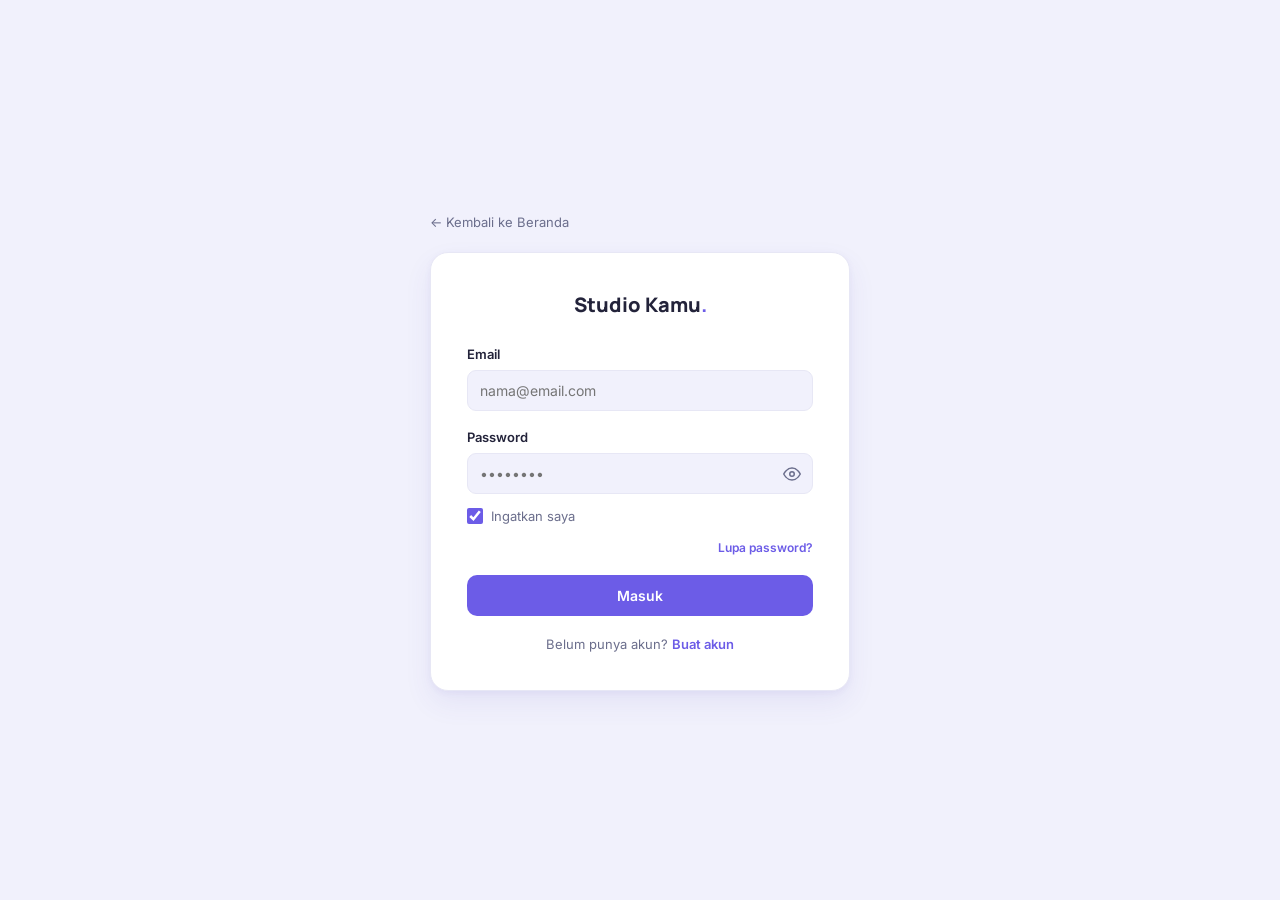
==== commit d2b75472: "Add files via upload" ====
--- a/admin.html
+++ b/admin.html
@@ -9,19 +9,82 @@
   <link rel="stylesheet" href="assets/style.css">
   <style>
     .content-inner { max-width: 1000px; }
-    .admin-tabs { display: flex; gap: 8px; flex-wrap: wrap; margin-bottom: 28px; }
-    .admin-tab {
-      display: inline-flex; align-items: center; gap: 8px;
-      padding: 9px 16px; border-radius: 99px; font-size: 13px; font-weight: 600;
-      border: 1px solid var(--border); background: var(--surface); color: var(--ink-soft); cursor: pointer;
-    }
-    .admin-tab svg { width: 15px; height: 15px; }
-    .admin-tab.active { background: var(--accent); color: #fff; border-color: var(--accent); }
-    .admin-tab:hover:not(.active) { border-color: var(--accent); color: var(--accent); }
     .tab-view { display: none; }
     .tab-view.active { display: block; }
     .breadcrumb { font-size: 13px; color: var(--ink-soft); margin-bottom: 14px; }
     .breadcrumb a { color: var(--accent); cursor: pointer; }
+
+    /* ---- Bar navigasi: tombol kembali (menggantikan deretan tab) ---- */
+    .nav-bar { display: flex; align-items: center; justify-content: space-between; gap: 12px; margin-bottom: 24px; min-height: 34px; }
+    .nav-bar-left { display: flex; align-items: center; gap: 12px; }
+    .back-btn {
+      display: inline-flex; align-items: center; gap: 6px;
+      padding: 8px 14px; border-radius: 99px; font-size: 13px; font-weight: 600;
+      border: 1px solid var(--border); background: var(--surface); color: var(--ink-soft); cursor: pointer;
+    }
+    .back-btn:hover { border-color: var(--accent); color: var(--accent); }
+    .nav-title { font-size: 14px; font-weight: 700; color: var(--ink); }
+
+    /* ---- Kartu statistik ---- */
+    /* auto-fit: 5 kartu tidak lagi menyisakan satu kartu yatim di baris kedua. */
+    .stat-grid { grid-template-columns: repeat(auto-fit, minmax(165px, 1fr)); margin-bottom: 28px; }
+
+    /* ---- Panel ringkasan di beranda ---- */
+    .home-head { display: flex; justify-content: space-between; align-items: center; gap: 10px; flex-wrap: wrap; margin-bottom: 14px; }
+    .home-head-left { display: flex; align-items: center; gap: 8px; }
+    .home-head-right { display: flex; align-items: center; gap: 8px; flex-wrap: wrap; }
+    .home-head h3 { font-size: 15px; margin: 0; display: flex; align-items: center; gap: 8px; }
+    .home-head h3 svg { width: 16px; height: 16px; color: var(--ink-soft); }
+    .home-count { font-size: 12px; color: var(--ink-soft); font-weight: 500; }
+    .home-foot { margin-top: 12px; padding-top: 12px; border-top: 1px solid var(--border); text-align: center; }
+    .home-more { font-size: 12px; color: var(--ink-soft); }
+
+    /* Tombol kecil panah atas-bawah untuk balik urutan tanggal di panel beranda. */
+    .sort-icon-btn {
+      width: 26px; height: 26px; flex-shrink: 0; padding: 0;
+      border: 1px solid var(--border); border-radius: 7px; background: var(--surface);
+      color: var(--ink-soft); font-size: 13px; line-height: 1; cursor: pointer;
+      display: inline-flex; align-items: center; justify-content: center;
+    }
+    .sort-icon-btn:hover { border-color: var(--accent); color: var(--accent); }
+
+    /* Tombol aksi tabel (Kelola/Hapus/Aktifkan) sebagai ikon + tooltip native (title). */
+    .icon-action-btn {
+      width: 30px; height: 30px; flex-shrink: 0; padding: 0;
+      border: 1px solid var(--border); border-radius: 8px; background: var(--surface);
+      color: var(--ink-soft); cursor: pointer;
+      display: inline-flex; align-items: center; justify-content: center;
+    }
+    .icon-action-btn svg { width: 15px; height: 15px; }
+    .icon-action-btn:hover { border-color: var(--accent); color: var(--accent); }
+    .icon-action-btn.danger:hover { border-color: #F0506E; color: #F0506E; }
+    .row-actions { display: flex; gap: 6px; align-items: center; }
+
+    /* Kotak cari ringkas dengan ikon kaca pembesar, dipakai di panel beranda. */
+    .home-search-wrap { position: relative; display: inline-flex; align-items: center; }
+    .home-search-wrap svg { position: absolute; left: 8px; width: 13px; height: 13px; color: var(--ink-soft); pointer-events: none; }
+    .home-search-input {
+      width: 150px; padding: 6px 8px 6px 26px; border: 1px solid var(--border); border-radius: 8px;
+      font-size: 12px; font-family: var(--font-body); background: var(--bg); color: var(--ink);
+      transition: width 0.15s ease, border-color 0.15s ease;
+    }
+    .home-search-input:focus { width: 190px; border-color: var(--accent); outline: none; background: var(--surface); }
+
+    /* ---- Toolbar sort & filter di kepala tiap panel ---- */
+    .panel-head { flex-wrap: wrap; gap: 10px; }
+    .toolbar-controls { display: flex; gap: 8px; align-items: center; flex-wrap: wrap; }
+    .toolbar-input, .toolbar-select {
+      padding: 8px 10px; border: 1px solid var(--border); border-radius: 8px;
+      font-size: 13px; font-family: var(--font-body); background: var(--bg); color: var(--ink);
+    }
+    .toolbar-input { min-width: 170px; }
+    .toolbar-input:focus, .toolbar-select:focus { border-color: var(--accent); outline: none; background: var(--surface); }
+    .toolbar-select { cursor: pointer; }
+
+    /* ---- Grafik pertumbuhan user ---- */
+    .growth-empty { font-size: 13px; color: var(--ink-soft); text-align: center; padding: 30px 0; }
+    .growth-bar-label { font-size: 11px; fill: var(--ink-soft); font-family: var(--font-body); }
+    .growth-bar-count { font-size: 11px; fill: var(--ink); font-family: var(--font-body); font-weight: 700; }
   </style>
 </head>
 <body class="app-page">
@@ -31,12 +94,101 @@
       <div class="content-inner">
         <h1 class="page-title">⚙️ Admin Panel</h1>
 
-        <div class="admin-tabs" id="adminTabs"></div>
-
-        <!-- ========== STATISTIK ========== -->
+        <div class="nav-bar" id="navBar"></div>
+
+        <!-- ========== BERANDA (STATISTIK + RINGKASAN) ========== -->
         <div class="tab-view active" id="tab-statistik">
           <div class="stat-grid" id="statGrid">
             <div class="stat-card"><div class="stat-num">…</div><div class="stat-label">Memuat</div></div>
+          </div>
+
+          <div class="panel" id="growthPanel">
+            <div class="panel-head"><h3>Pertumbuhan User</h3></div>
+            <div id="growthChart"><div class="growth-empty">Memuat grafik…</div></div>
+          </div>
+
+          <div class="panel">
+            <div class="home-head">
+              <div class="home-head-left">
+                <h3 id="headUsers">Users</h3>
+                <button class="sort-icon-btn" id="sortIconUsers" onclick="toggleHomeSort('users')" title="Terbaru dulu (klik untuk balik)" aria-label="Balik urutan tanggal">↓</button>
+              </div>
+              <div class="home-head-right">
+                <div class="home-search-wrap">
+                  <svg viewBox="0 0 24 24" fill="none" stroke="currentColor" stroke-width="2"><circle cx="11" cy="11" r="8"></circle><path d="m21 21-4.3-4.3"></path></svg>
+                  <input type="search" class="home-search-input" placeholder="Cari nama/email..." oninput="onHomeFilterChange('users', this.value)">
+                </div>
+                <button class="btn btn-primary btn-sm" onclick="switchAdminTab('users')">Kelola Users</button>
+              </div>
+            </div>
+            <table><thead><tr><th>Nama</th><th>Email</th><th>Role</th><th>Status</th><th>Tanggal Daftar</th></tr></thead><tbody id="homeUsers"></tbody></table>
+            <div class="home-foot" id="footUsers"></div>
+          </div>
+
+          <div class="panel">
+            <div class="home-head">
+              <div class="home-head-left">
+                <h3 id="headProduk">Produk</h3>
+                <button class="sort-icon-btn" id="sortIconProduk" onclick="toggleHomeSort('produk')" title="Terbaru dulu (klik untuk balik)" aria-label="Balik urutan tanggal">↓</button>
+              </div>
+              <div class="home-head-right">
+                <div class="home-search-wrap">
+                  <svg viewBox="0 0 24 24" fill="none" stroke="currentColor" stroke-width="2"><circle cx="11" cy="11" r="8"></circle><path d="m21 21-4.3-4.3"></path></svg>
+                  <input type="search" class="home-search-input" placeholder="Cari nama/kategori..." oninput="onHomeFilterChange('produk', this.value)">
+                </div>
+                <button class="btn btn-primary btn-sm" onclick="switchAdminTab('produk')">Kelola Produk</button>
+              </div>
+            </div>
+            <table><thead><tr><th>Nama</th><th>Kategori</th><th>Tanggal Dibuat</th></tr></thead><tbody id="homeProduk"></tbody></table>
+            <div class="home-foot" id="footProduk"></div>
+          </div>
+
+          <div class="panel">
+            <div class="home-head">
+              <div class="home-head-left">
+                <h3 id="headKode">Kode Akses</h3>
+                <button class="sort-icon-btn" id="sortIconKodeakses" onclick="toggleHomeSort('kodeakses')" title="Terbaru dulu (klik untuk balik)" aria-label="Balik urutan tanggal">↓</button>
+              </div>
+              <div class="home-head-right">
+                <div class="home-search-wrap">
+                  <svg viewBox="0 0 24 24" fill="none" stroke="currentColor" stroke-width="2"><circle cx="11" cy="11" r="8"></circle><path d="m21 21-4.3-4.3"></path></svg>
+                  <input type="search" class="home-search-input" placeholder="Cari kode/produk..." oninput="onHomeFilterChange('kodeakses', this.value)">
+                </div>
+                <button class="btn btn-primary btn-sm" onclick="switchAdminTab('kodeakses')">Kelola Kode Akses</button>
+              </div>
+            </div>
+            <table><thead><tr><th>Kode</th><th>Produk</th><th>Status</th><th>Dipakai Oleh</th><th>Tanggal Dibuat</th></tr></thead><tbody id="homeKode"></tbody></table>
+            <div class="home-foot" id="footKode"></div>
+          </div>
+
+          <div class="panel">
+            <div class="home-head">
+              <div class="home-head-left">
+                <h3 id="headPrompt">Prompt Library</h3>
+                <button class="sort-icon-btn" id="sortIconPrompt" onclick="toggleHomeSort('prompt')" title="Terbaru dulu (klik untuk balik)" aria-label="Balik urutan tanggal">↓</button>
+              </div>
+              <div class="home-head-right">
+                <div class="home-search-wrap">
+                  <svg viewBox="0 0 24 24" fill="none" stroke="currentColor" stroke-width="2"><circle cx="11" cy="11" r="8"></circle><path d="m21 21-4.3-4.3"></path></svg>
+                  <input type="search" class="home-search-input" placeholder="Cari judul/kategori..." oninput="onHomeFilterChange('prompt', this.value)">
+                </div>
+                <button class="btn btn-primary btn-sm" onclick="switchAdminTab('prompt')">Kelola Prompt</button>
+              </div>
+            </div>
+            <table><thead><tr><th>Judul</th><th>Kategori</th><th>Produk</th><th>Tanggal Dibuat</th></tr></thead><tbody id="homePrompt"></tbody></table>
+            <div class="home-foot" id="footPrompt"></div>
+          </div>
+
+          <div class="panel">
+            <div class="home-head">
+              <div class="home-head-left">
+                <h3 id="headUpdate">Update</h3>
+                <button class="sort-icon-btn" id="sortIconUpdate" onclick="toggleHomeSort('update')" title="Terbaru dulu (klik untuk balik)" aria-label="Balik urutan tanggal">↓</button>
+              </div>
+              <button class="btn btn-primary btn-sm" onclick="switchAdminTab('update')">Kelola Update</button>
+            </div>
+            <table><thead><tr><th>Judul</th><th>Tanggal</th></tr></thead><tbody id="homeUpdate"></tbody></table>
+            <div class="home-foot" id="footUpdate"></div>
           </div>
         </div>
 
@@ -59,8 +211,8 @@
             <button class="btn btn-primary btn-sm" onclick="createPrompt()">Tambah Prompt</button>
           </div>
           <div class="panel">
-            <div class="panel-head"><h3>Daftar Prompt</h3></div>
-            <table><thead><tr><th>Judul</th><th>Kategori</th><th>Produk</th><th></th></tr></thead><tbody id="promptTable"></tbody></table>
+            <div class="panel-head" id="promptToolbar"><h3>Daftar Prompt</h3></div>
+            <table><thead><tr><th>Judul</th><th>Kategori</th><th>Produk</th><th>Tanggal Dibuat</th><th></th></tr></thead><tbody id="promptTable"></tbody></table>
           </div>
         </div>
 
@@ -75,15 +227,16 @@
             <button class="btn btn-primary btn-sm" onclick="generateKode()">Generate Kode</button>
           </div>
           <div class="panel">
-            <div class="panel-head"><h3>Daftar Kode Akses</h3></div>
-            <table><thead><tr><th>Kode</th><th>Produk</th><th>Status</th><th>Dipakai Oleh</th><th></th></tr></thead><tbody id="kodeAksesTable"></tbody></table>
+            <div class="panel-head" id="kodeAksesToolbar"><h3>Daftar Kode Akses</h3></div>
+            <table><thead><tr><th>Kode</th><th>Produk</th><th>Status</th><th>Dipakai Oleh</th><th>Tanggal Dibuat</th><th></th></tr></thead><tbody id="kodeAksesTable"></tbody></table>
           </div>
         </div>
 
         <!-- ========== USERS ========== -->
         <div class="tab-view" id="tab-users">
           <div class="panel">
-            <table><thead><tr><th>Nama</th><th>Email</th><th>Role</th><th>Status</th><th>Terakhir Login</th><th></th></tr></thead><tbody id="usersTable"></tbody></table>
+            <div class="panel-head" id="usersToolbar"></div>
+            <table><thead><tr><th>Nama</th><th>Email</th><th>Role</th><th>Status</th><th>Tanggal Daftar</th><th>Terakhir Login</th><th></th></tr></thead><tbody id="usersTable"></tbody></table>
           </div>
         </div>
 
@@ -96,8 +249,27 @@
             <button class="btn btn-primary btn-sm" onclick="createUpdate()">Publikasikan</button>
           </div>
           <div class="panel">
-            <div class="panel-head"><h3>Riwayat Update</h3></div>
+            <div class="panel-head" id="updateToolbar"><h3>Riwayat Update</h3></div>
             <table><thead><tr><th>Judul</th><th>Tanggal</th><th></th></tr></thead><tbody id="updateTable"></tbody></table>
+          </div>
+        </div>
+
+        <!-- ========== PENGATURAN ========== -->
+        <div class="tab-view" id="tab-pengaturan">
+          <div class="panel" style="max-width:520px;">
+            <div class="panel-head"><h3>Tombol Bantuan WhatsApp</h3></div>
+            <p style="font-size:13px;color:var(--ink-soft);margin:-6px 0 14px;">
+              Kalau diisi, tombol bantuan mengambang akan muncul di kanan-bawah semua
+              halaman member dan mengarah ke link ini. Kosongkan untuk menyembunyikan tombolnya.
+            </p>
+            <div class="form-row single">
+              <div>
+                <label>Link WhatsApp Admin</label>
+                <input id="waLinkInput" placeholder="https://wa.me/6281234567890">
+              </div>
+            </div>
+            <div id="pengaturanMsg" class="form-msg"></div>
+            <button class="btn btn-primary btn-sm" onclick="savePengaturan()">Simpan</button>
           </div>
         </div>
 
@@ -107,16 +279,56 @@
 
   <script src="assets/api.js"></script>
   <script>
-    const STATE = { produkList: [], selectedProduk: null, modulList: [], selectedModul: null, kontenList: [] };
+    const STATE = {
+      produkList: [], selectedProduk: null, modulList: [], selectedModul: null, kontenList: [],
+      usersList: [], kodeList: [], promptList: [], updateList: [],
+      sort: { users: 'daftar_desc', produk: 'urutan_asc', kodeakses: 'tersedia_dulu', prompt: 'judul_asc', update: 'tanggal_desc' },
+      filter: { users: '', produk: '', kodeakses: '', prompt: '' },
+      // Sort/filter di panel BERANDA terpisah dari yang di tampilan penuh (di atas),
+      // supaya mengetik di satu panel tidak diam-diam mengubah apa yang tampil
+      // saat user pindah ke tab penuh untuk menu yang sama.
+      homeSort: { users: 'desc', produk: 'desc', kodeakses: 'desc', prompt: 'desc', update: 'desc' },
+      homeFilter: { users: '', produk: '', kodeakses: '', prompt: '' }
+    };
 
     const TABS = [
-      { key: 'statistik', label: 'Statistik', icon: 'chart' },
+      { key: 'statistik', label: 'Beranda', icon: 'chart' },
       { key: 'produk', label: 'Produk & Konten', icon: 'box' },
       { key: 'prompt', label: 'Prompt Library', icon: 'list' },
       { key: 'kodeakses', label: 'Kode Akses', icon: 'key' },
       { key: 'users', label: 'Users', icon: 'users' },
-      { key: 'update', label: 'Update', icon: 'bell' }
+      { key: 'update', label: 'Update', icon: 'bell' },
+      { key: 'pengaturan', label: 'Pengaturan', icon: 'settings' }
     ];
+
+    const SORT_OPTIONS = {
+      users: [
+        { value: 'daftar_desc', label: 'Terbaru daftar' },
+        { value: 'daftar_asc', label: 'Terlama daftar' },
+        { value: 'nama_asc', label: 'Nama (A-Z)' },
+        { value: 'login_desc', label: 'Terakhir login' }
+      ],
+      produk: [
+        { value: 'urutan_asc', label: 'Urutan' },
+        { value: 'nama_asc', label: 'Nama (A-Z)' },
+        { value: 'dibuat_desc', label: 'Terbaru dibuat' }
+      ],
+      kodeakses: [
+        { value: 'tersedia_dulu', label: 'Tersedia dulu' },
+        { value: 'kode_asc', label: 'Kode (A-Z)' },
+        { value: 'terpakai_terbaru', label: 'Terpakai terbaru' },
+        { value: 'dibuat_desc', label: 'Terbaru dibuat' }
+      ],
+      prompt: [
+        { value: 'judul_asc', label: 'Judul (A-Z)' },
+        { value: 'kategori_asc', label: 'Kategori' },
+        { value: 'dibuat_desc', label: 'Terbaru dibuat' }
+      ],
+      update: [
+        { value: 'tanggal_desc', label: 'Terbaru' },
+        { value: 'tanggal_asc', label: 'Terlama' }
+      ]
+    };
 
     /** Nama produk berdasarkan id — dipakai agar tabel tidak lagi menampilkan ID mentah. */
     const PRODUK_NAMA = {};
@@ -125,34 +337,128 @@
     if (requireAdmin()) {
       try {
         mountSidebar('admin');
-        initAdminTabs();
-        showLoading('Memuat statistik...');
-        loadStatistik();
+        showLoading('Memuat beranda...');
+        loadBeranda();
       } catch (err) {
         console.error('Admin init error:', err);
-        document.getElementById('adminTabs').innerHTML =
-          '<div class="empty-state" style="grid-column:1/-1;border-color:#F0506E;">⚠️ Gagal memuat Admin Panel: ' + escapeHtml(err.message) +
+        document.getElementById('navBar').innerHTML =
+          '<div class="empty-state" style="border-color:#F0506E;">⚠️ Gagal memuat Admin Panel: ' + escapeHtml(err.message) +
           '<br><small>Coba hard refresh (Ctrl+Shift+R). Pastikan file assets/api.js di GitHub sudah versi terbaru.</small></div>';
       }
     }
 
-    function initAdminTabs() {
-      document.getElementById('adminTabs').innerHTML = TABS.map(function (t, i) {
-        return '<button class="admin-tab ' + (i === 0 ? 'active' : '') + '" data-tab="' + t.key + '" onclick="switchAdminTab(\'' + t.key + '\')">' +
-          (ICONS[t.icon] || '') + '<span>' + escapeHtml(t.label) + '</span></button>';
-      }).join('');
+    function labelTab(key) {
+      const t = TABS.find(function (x) { return x.key === key; });
+      return t ? t.label : key;
+    }
+
+    /**
+     * Bangun HTML kotak cari + dropdown urut untuk kepala sebuah panel.
+     * PENTING: dipanggil hanya SEKALI saat data pertama kali dimuat (di
+     * loadX()), bukan setiap kali user mengetik. Kalau elemen <input> ini
+     * ikut dibangun ulang tiap ketikan, fokus & posisi kursor hilang dan
+     * user cuma bisa mengetik satu huruf lalu harus klik ulang.
+     */
+    function toolbarHtml(view, judul, withFilter, placeholder) {
+      const opsi = SORT_OPTIONS[view] || [];
+      const filterHtml = withFilter
+        ? '<input type="search" class="toolbar-input" placeholder="' + escapeAttr(placeholder) +
+          '" value="' + escapeAttr(STATE.filter[view] || '') +
+          '" oninput="onFilterChange(\'' + view + '\', this.value)">'
+        : '';
+      const sortHtml = '<select class="toolbar-select" onchange="onSortChange(\'' + view + '\', this.value)">' +
+        opsi.map(function (o) {
+          const dipilih = STATE.sort[view] === o.value ? ' selected' : '';
+          return '<option value="' + o.value + '"' + dipilih + '>Urutkan: ' + escapeHtml(o.label) + '</option>';
+        }).join('') + '</select>';
+      return '<h3>' + escapeHtml(judul) + '</h3><div class="toolbar-controls">' + filterHtml + sortHtml + '</div>';
+    }
+
+    /** Dipanggil dari input pencarian. Tidak menembak server — data sudah di cache. */
+    function onFilterChange(view, value) {
+      STATE.filter[view] = value;
+      renderRowsFor(view);
+    }
+
+    /** Dipanggil dari dropdown urutkan. Juga tidak menembak server. */
+    function onSortChange(view, value) {
+      STATE.sort[view] = value;
+      renderRowsFor(view);
+    }
+
+    function renderRowsFor(view) {
+      if (view === 'users') renderUsersRows();
+      if (view === 'produk') renderProdukRows();
+      if (view === 'kodeakses') renderKodeAksesRows();
+      if (view === 'prompt') renderPromptRows();
+      if (view === 'update') renderUpdateRows();
+    }
+
+    function cocokFilter(query, teks) {
+      if (!query) return true;
+      return String(teks || '').toLowerCase().indexOf(query.toLowerCase()) !== -1;
+    }
+
+    function waktuMs(v) {
+      const d = new Date(v);
+      return isNaN(d.getTime()) ? 0 : d.getTime();
+    }
+
+    /** id tombol ikon sort per panel beranda — nama tidak selalu = nama view (kodeakses -> Kode). */
+    const HOME_SORT_BTN = { users: 'sortIconUsers', produk: 'sortIconProduk', kodeakses: 'sortIconKodeakses', prompt: 'sortIconPrompt', update: 'sortIconUpdate' };
+
+    /** Klik ikon ↕ di panel beranda: balik antara terbaru-dulu dan terlama-dulu. */
+    function toggleHomeSort(view) {
+      STATE.homeSort[view] = STATE.homeSort[view] === 'asc' ? 'desc' : 'asc';
+      const btn = document.getElementById(HOME_SORT_BTN[view]);
+      if (btn) {
+        const asc = STATE.homeSort[view] === 'asc';
+        btn.textContent = asc ? '↑' : '↓';
+        btn.title = asc ? 'Terlama dulu (klik untuk balik)' : 'Terbaru dulu (klik untuk balik)';
+      }
+      renderHomeRowsFor(view);
+    }
+
+    /** Kotak cari kecil di panel beranda. Tidak menembak server — data sudah di cache. */
+    function onHomeFilterChange(view, value) {
+      STATE.homeFilter[view] = value;
+      renderHomeRowsFor(view);
+    }
+
+    function renderHomeRowsFor(view) {
+      if (view === 'users') renderHomeUsersRows();
+      if (view === 'produk') renderHomeProdukRows();
+      if (view === 'kodeakses') renderHomeKodeRows();
+      if (view === 'prompt') renderHomePromptRows();
+      if (view === 'update') renderHomeUpdateRows();
+    }
+
+    /** Beranda tidak punya tombol kembali; menu lain punya. Ikon gear di kanan selalu ada. */
+    function renderNav(tab) {
+      const bar = document.getElementById('navBar');
+      const kiri = tab === 'statistik'
+        ? ''
+        : '<button class="back-btn" onclick="switchAdminTab(\'statistik\')">' +
+          '<span aria-hidden="true">←</span><span>Beranda</span></button>' +
+          '<span class="nav-title">' + escapeHtml(labelTab(tab)) + '</span>';
+      const kanan = tab === 'pengaturan'
+        ? ''
+        : '<button class="back-btn" onclick="switchAdminTab(\'pengaturan\')" title="Pengaturan" aria-label="Pengaturan">' + ICONS.settings + '</button>';
+      bar.innerHTML = '<div class="nav-bar-left">' + kiri + '</div>' + kanan;
     }
 
     function switchAdminTab(tab) {
-      document.querySelectorAll('.admin-tab').forEach(function (b) { b.classList.toggle('active', b.dataset.tab === tab); });
       document.querySelectorAll('.tab-view').forEach(function (v) { v.classList.remove('active'); });
       document.getElementById('tab-' + tab).classList.add('active');
+      renderNav(tab);
+      window.scrollTo(0, 0);
       showLoading('Memuat data...');
       loadTab(tab);
     }
 
     function loadTab(tab) {
-      if (tab === 'statistik') loadStatistik();
+      if (tab === 'statistik') loadBeranda();
+      if (tab === 'pengaturan') loadPengaturan();
       if (tab === 'produk') loadProdukList();
       if (tab === 'prompt') loadPromptLibrary();
       if (tab === 'kodeakses') loadKodeAkses();
@@ -183,27 +489,295 @@
       return d.toLocaleString('id-ID', { day: 'numeric', month: 'short', year: 'numeric', hour: '2-digit', minute: '2-digit' });
     }
 
-    /* ---------------- STATISTIK ---------------- */
-    async function loadStatistik() {
-      try {
-        const res = await apiGet('adminGetStatistik', {});
+    /* ---------------- BERANDA (statistik + ringkasan) ---------------- */
+
+    const PREVIEW_MAX = 5; // baris yang ditampilkan di ringkasan beranda
+
+    /**
+     * Empat request dijalankan BERSAMAAN (Promise.all), bukan berurutan.
+     * Kalau berurutan, beranda menunggu 4x waktu tunggu Apps Script yang
+     * memang lambat — terasa seperti hang.
+     */
+    async function loadBeranda() {
+      try {
+        const [stat, users, produk, kode, prompt, update] = await Promise.all([
+          apiGet('adminGetStatistik', {}),
+          apiGet('adminGetAllUsers', {}),
+          apiGet('adminGetAllProduk', {}),
+          apiGet('adminGetAllKodeAkses', {}),
+          apiGet('adminGetAllPrompt', {}),
+          apiGet('adminGetAllUpdate', {})
+        ]);
         hideLoading();
-        if (handleSessionExpired(res)) return;
-        if (!res.success) { showToast('Gagal memuat statistik: ' + res.message); return; }
-        const s = res.data || {};
-        document.getElementById('statGrid').innerHTML =
-          statCard(s.totalUser || 0, 'Total User') +
-          statCard(s.userAktif || 0, 'User Aktif') +
-          statCard(s.totalProduk || 0, 'Total Produk') +
-          statCard((s.kodeTerpakai || 0) + ' / ' + (s.totalKodeAkses || 0), 'Kode Akses Terpakai') +
-          statCard(s.loginMingguIni || 0, 'Login 7 Hari Terakhir');
+
+        if (handleSessionExpired(stat) || handleSessionExpired(users) ||
+            handleSessionExpired(produk) || handleSessionExpired(kode) ||
+            handleSessionExpired(prompt) || handleSessionExpired(update)) return;
+
+        renderStatGrid(stat);
+        renderHomeUsers(users);
+        renderHomeProduk(produk);
+        renderHomeKode(kode);
+        renderHomePrompt(prompt);
+        renderHomeUpdate(update);
+        renderGrowthChart(users);
       } catch (err) {
         hideLoading();
         showToast('Gagal terhubung ke server: ' + err.message);
       }
     }
+
+    function renderStatGrid(res) {
+      if (!res.success) { showToast('Gagal memuat statistik: ' + res.message); return; }
+      const s = res.data || {};
+      document.getElementById('statGrid').innerHTML =
+        statCard(s.totalUser || 0, 'Total User') +
+        statCard(s.userAktif || 0, 'User Aktif') +
+        statCard(s.totalProduk || 0, 'Total Produk') +
+        statCard((s.kodeTerpakai || 0) + ' / ' + (s.totalKodeAkses || 0), 'Kode Terpakai') +
+        statCard(s.loginMingguIni || 0, 'Login 7 Hari');
+    }
+
     function statCard(num, label) {
       return '<div class="stat-card"><div class="stat-num">' + escapeHtml(num) + '</div><div class="stat-label">' + escapeHtml(label) + '</div></div>';
+    }
+
+    /**
+     * Judul panel + jumlah total, dan teks "…dan N lainnya" di kaki panel.
+     * `cocokCount` = jumlah baris yang lolos filter (sebelum dipotong ke
+     * PREVIEW_MAX). Kalau tidak diisi, dianggap sama dengan total.
+     */
+    function setHomeMeta(headId, footId, judul, total, tampil, cocokCount) {
+      document.getElementById(headId).innerHTML =
+        escapeHtml(judul) + ' <span class="home-count">' + total + '</span>';
+      const dasar = (typeof cocokCount === 'number') ? cocokCount : total;
+      const sisa = dasar - tampil;
+      document.getElementById(footId).innerHTML = sisa > 0
+        ? '<span class="home-more">dan ' + sisa + ' lainnya</span>'
+        : '';
+    }
+
+    function emptyRow(kolom, pesan) {
+      return '<tr class="empty-row"><td colspan="' + kolom + '">' + escapeHtml(pesan) + '</td></tr>';
+    }
+
+    function renderHomeUsers(res) {
+      const tbody = document.getElementById('homeUsers');
+      if (!res.success) { tbody.innerHTML = emptyRow(5, 'Gagal memuat: ' + res.message); return; }
+      STATE.usersList = res.data || [];
+      renderHomeUsersRows();
+    }
+
+    function renderHomeUsersRows() {
+      const tbody = document.getElementById('homeUsers');
+      const q = STATE.homeFilter.users;
+      let list = STATE.usersList.filter(function (u) {
+        return cocokFilter(q, u.nama) || cocokFilter(q, u.email);
+      });
+      list = list.slice().sort(function (a, b) {
+        const d = waktuMs(b.tanggal_daftar) - waktuMs(a.tanggal_daftar);
+        return STATE.homeSort.users === 'asc' ? -d : d;
+      });
+      const tampil = list.slice(0, PREVIEW_MAX);
+
+      setHomeMeta('headUsers', 'footUsers', 'Users', STATE.usersList.length, tampil.length, list.length);
+      tbody.innerHTML = tampil.length === 0
+        ? emptyRow(5, STATE.usersList.length === 0 ? 'Belum ada user.' : 'Tidak ada user yang cocok dengan pencarian.')
+        : tampil.map(function (u) {
+            const status = u.status === 'aktif'
+              ? '<span class="badge aktif">Aktif</span>'
+              : '<span class="badge nonaktif">Nonaktif</span>';
+            const role = u.role === 'admin' ? '<span class="badge admin">Admin</span>' : 'Member';
+            return '<tr><td>' + escapeHtml(u.nama) + '</td><td>' + escapeHtml(u.email) + '</td>' +
+              '<td>' + role + '</td><td>' + status + '</td>' +
+              '<td>' + escapeHtml(formatTanggal(u.tanggal_daftar)) + '</td></tr>';
+          }).join('');
+    }
+
+    function renderHomeProduk(res) {
+      const tbody = document.getElementById('homeProduk');
+      if (!res.success) { tbody.innerHTML = emptyRow(3, 'Gagal memuat: ' + res.message); return; }
+      STATE.produkList = res.data || [];
+      // Sekalian isi cache nama produk — dipakai tabel kode akses & prompt di beranda.
+      STATE.produkList.forEach(function (p) { PRODUK_NAMA[p.id] = p.nama; });
+      renderHomeProdukRows();
+    }
+
+    function renderHomeProdukRows() {
+      const tbody = document.getElementById('homeProduk');
+      const q = STATE.homeFilter.produk;
+      let list = STATE.produkList.filter(function (p) {
+        return cocokFilter(q, p.nama) || cocokFilter(q, p.kategori);
+      });
+      list = list.slice().sort(function (a, b) {
+        const d = waktuMs(b.tanggal_dibuat) - waktuMs(a.tanggal_dibuat);
+        return STATE.homeSort.produk === 'asc' ? -d : d;
+      });
+      const tampil = list.slice(0, PREVIEW_MAX);
+
+      setHomeMeta('headProduk', 'footProduk', 'Produk', STATE.produkList.length, tampil.length, list.length);
+      tbody.innerHTML = tampil.length === 0
+        ? emptyRow(3, STATE.produkList.length === 0 ? 'Belum ada produk.' : 'Tidak ada produk yang cocok dengan pencarian.')
+        : tampil.map(function (p) {
+            return '<tr><td>' + escapeHtml(p.nama) + '</td><td>' + escapeHtml(p.kategori || '-') + '</td>' +
+              '<td>' + escapeHtml(formatTanggal(p.tanggal_dibuat)) + '</td></tr>';
+          }).join('');
+    }
+
+    /** Dipakai bersama oleh beranda & tampilan penuh Kode Akses. */
+    function isKodeTerpakai(k) {
+      return k.status_pakai === true || k.status_pakai === 'TRUE' || k.status_pakai === 'terpakai';
+    }
+
+    function renderHomeKode(res) {
+      const tbody = document.getElementById('homeKode');
+      if (!res.success) { tbody.innerHTML = emptyRow(5, 'Gagal memuat: ' + res.message); return; }
+      STATE.kodeList = res.data || [];
+      renderHomeKodeRows();
+    }
+
+    function renderHomeKodeRows() {
+      const tbody = document.getElementById('homeKode');
+      const q = STATE.homeFilter.kodeakses;
+      let list = STATE.kodeList.filter(function (k) {
+        return cocokFilter(q, k.kode) || cocokFilter(q, namaProduk(k.produk_id)) || cocokFilter(q, k.dipakai_oleh);
+      });
+
+      if (q) {
+        // Sedang mencari: urutkan berdasarkan tanggal seperti panel lain.
+        list = list.slice().sort(function (a, b) {
+          const d = waktuMs(b.tanggal_dibuat) - waktuMs(a.tanggal_dibuat);
+          return STATE.homeSort.kodeakses === 'asc' ? -d : d;
+        });
+      } else {
+        // Tidak sedang mencari: kode yang MASIH TERSEDIA didahulukan — itu yang
+        // biasanya dicari admin saat mau membagikan akses ke pembeli baru.
+        list = list.slice().sort(function (a, b) {
+          return (isKodeTerpakai(a) ? 1 : 0) - (isKodeTerpakai(b) ? 1 : 0);
+        });
+      }
+      const tampil = list.slice(0, PREVIEW_MAX);
+
+      setHomeMeta('headKode', 'footKode', 'Kode Akses', STATE.kodeList.length, tampil.length, list.length);
+      tbody.innerHTML = tampil.length === 0
+        ? emptyRow(5, STATE.kodeList.length === 0 ? 'Belum ada kode akses.' : 'Tidak ada kode yang cocok dengan pencarian.')
+        : tampil.map(function (k) {
+            const status = isKodeTerpakai(k)
+              ? '<span class="badge nonaktif">Terpakai</span>'
+              : '<span class="badge aktif">Tersedia</span>';
+            return '<tr><td class="code-mono">' + escapeHtml(k.kode) + '</td>' +
+              '<td>' + escapeHtml(namaProduk(k.produk_id)) + '</td>' +
+              '<td>' + status + '</td>' +
+              '<td>' + escapeHtml(k.dipakai_oleh || '-') + '</td>' +
+              '<td>' + escapeHtml(formatTanggal(k.tanggal_dibuat)) + '</td></tr>';
+          }).join('');
+    }
+
+    function renderHomePrompt(res) {
+      const tbody = document.getElementById('homePrompt');
+      if (!res.success) { tbody.innerHTML = emptyRow(4, 'Gagal memuat: ' + res.message); return; }
+      STATE.promptList = res.data || [];
+      renderHomePromptRows();
+    }
+
+    function renderHomePromptRows() {
+      const tbody = document.getElementById('homePrompt');
+      const q = STATE.homeFilter.prompt;
+      let list = STATE.promptList.filter(function (p) {
+        return cocokFilter(q, p.judul) || cocokFilter(q, p.kategori) || cocokFilter(q, namaProduk(p.produk_id));
+      });
+      list = list.slice().sort(function (a, b) {
+        const d = waktuMs(b.tanggal_dibuat) - waktuMs(a.tanggal_dibuat);
+        return STATE.homeSort.prompt === 'asc' ? -d : d;
+      });
+      const tampil = list.slice(0, PREVIEW_MAX);
+
+      setHomeMeta('headPrompt', 'footPrompt', 'Prompt Library', STATE.promptList.length, tampil.length, list.length);
+      tbody.innerHTML = tampil.length === 0
+        ? emptyRow(4, STATE.promptList.length === 0 ? 'Belum ada prompt.' : 'Tidak ada prompt yang cocok dengan pencarian.')
+        : tampil.map(function (p) {
+            return '<tr><td>' + escapeHtml(p.judul) + '</td>' +
+              '<td><span class="chip">' + escapeHtml(p.kategori || 'Umum') + '</span></td>' +
+              '<td>' + escapeHtml(namaProduk(p.produk_id)) + '</td>' +
+              '<td>' + escapeHtml(formatTanggal(p.tanggal_dibuat)) + '</td></tr>';
+          }).join('');
+    }
+
+    function renderHomeUpdate(res) {
+      const tbody = document.getElementById('homeUpdate');
+      if (!res.success) { tbody.innerHTML = emptyRow(2, 'Gagal memuat: ' + res.message); return; }
+      STATE.updateList = res.data || [];
+      renderHomeUpdateRows();
+    }
+
+    function renderHomeUpdateRows() {
+      const tbody = document.getElementById('homeUpdate');
+      let list = STATE.updateList.slice().sort(function (a, b) {
+        const d = waktuMs(b.tanggal) - waktuMs(a.tanggal);
+        return STATE.homeSort.update === 'asc' ? -d : d;
+      });
+      const tampil = list.slice(0, PREVIEW_MAX);
+
+      setHomeMeta('headUpdate', 'footUpdate', 'Update', STATE.updateList.length, tampil.length);
+      tbody.innerHTML = tampil.length === 0
+        ? emptyRow(2, 'Belum ada update.')
+        : tampil.map(function (u) {
+            return '<tr><td>' + escapeHtml(u.judul) + '</td><td>' + escapeHtml(formatTanggal(u.tanggal)) + '</td></tr>';
+          }).join('');
+    }
+
+    /**
+     * Grafik batang pertumbuhan user per bulan, dari kolom tanggal_daftar.
+     * SVG digambar manual (bukan library) — cukup untuk kebutuhan ini dan
+     * tidak menambah beban muat halaman.
+     */
+    function renderGrowthChart(res) {
+      const target = document.getElementById('growthChart');
+      if (!res.success) { target.innerHTML = '<div class="growth-empty">Gagal memuat data user.</div>'; return; }
+
+      const list = res.data || [];
+      const bucket = {}; // 'YYYY-MM' -> jumlah user daftar di bulan itu
+      list.forEach(function (u) {
+        const d = new Date(u.tanggal_daftar);
+        if (isNaN(d.getTime())) return; // lewati baris tanpa tanggal daftar yang valid
+        const key = d.getFullYear() + '-' + String(d.getMonth() + 1).padStart(2, '0');
+        bucket[key] = (bucket[key] || 0) + 1;
+      });
+
+      const keys = Object.keys(bucket).sort();
+      if (keys.length === 0) {
+        target.innerHTML = '<div class="growth-empty">Belum cukup data (tanggal_daftar) untuk menampilkan grafik.</div>';
+        return;
+      }
+
+      const NAMA_BULAN = ['Jan','Feb','Mar','Apr','Mei','Jun','Jul','Agu','Sep','Okt','Nov','Des'];
+      const labelBulan = function (key) {
+        const parts = key.split('-');
+        return NAMA_BULAN[parseInt(parts[1], 10) - 1] + ' ' + parts[0].slice(2);
+      };
+
+      const nilai = keys.map(function (k) { return bucket[k]; });
+      const maks = Math.max.apply(null, nilai);
+      const lebar = 680, tinggi = 160, padBawah = 26, padAtas = 20;
+      const lebarBar = Math.min(56, (lebar / keys.length) - 14);
+      const jarak = lebar / keys.length;
+
+      let svg = '<svg viewBox="0 0 ' + lebar + ' ' + tinggi + '" style="width:100%;height:auto;" role="img" aria-label="Grafik pertumbuhan user per bulan">';
+      keys.forEach(function (k, i) {
+        const v = bucket[k];
+        const tinggiBar = maks > 0 ? ((v / maks) * (tinggi - padBawah - padAtas)) : 0;
+        const x = i * jarak + (jarak - lebarBar) / 2;
+        const y = tinggi - padBawah - tinggiBar;
+        svg += '<rect x="' + x.toFixed(1) + '" y="' + y.toFixed(1) + '" width="' + lebarBar.toFixed(1) +
+          '" height="' + tinggiBar.toFixed(1) + '" rx="4" fill="var(--accent)"></rect>';
+        svg += '<text class="growth-bar-count" x="' + (x + lebarBar / 2).toFixed(1) + '" y="' + (y - 6).toFixed(1) +
+          '" text-anchor="middle">' + v + '</text>';
+        svg += '<text class="growth-bar-label" x="' + (x + lebarBar / 2).toFixed(1) + '" y="' + (tinggi - 8) +
+          '" text-anchor="middle">' + labelBulan(k) + '</text>';
+      });
+      svg += '</svg>';
+
+      target.innerHTML = svg;
     }
 
     /* ---------------- PRODUK, MODUL, KONTEN ---------------- */
@@ -213,35 +787,60 @@
       try {
         STATE.produkList = await fetchProdukList();
         hideLoading();
-        renderProdukList();
+        renderProdukShell();
       } catch (err) {
         hideLoading();
         showToast('Gagal memuat produk: ' + err.message);
       }
     }
 
-    function renderProdukList() {
-      let html = '<div class="panel"><div class="panel-head"><h3>Tambah Produk Baru</h3></div>' +
+    /** Bagian yang jarang berubah: form tambah + kerangka tabel. Dibangun sekali per kunjungan tab. */
+    function renderProdukShell() {
+      const html = '<div class="panel"><div class="panel-head"><h3>Tambah Produk Baru</h3></div>' +
         '<div class="form-row"><div><label>Nama Produk</label><input id="pNama"></div>' +
         '<div><label>Kategori</label><input id="pKategori" placeholder="Contoh: Video Course"></div></div>' +
         '<div class="form-row single"><div><label>Deskripsi</label><textarea id="pDeskripsi"></textarea></div></div>' +
         '<div class="form-row single"><div><label>URL Thumbnail (opsional)</label><input id="pThumbnail" placeholder="https://..."></div></div>' +
-        '<button class="btn btn-primary btn-sm" onclick="createProduk()">Tambah Produk</button></div>';
-
-      html += '<div class="panel"><div class="panel-head"><h3>Daftar Produk</h3></div><table><thead><tr><th>Nama</th><th>Kategori</th><th></th></tr></thead><tbody>';
-      if (STATE.produkList.length === 0) {
-        html += '<tr class="empty-row"><td colspan="3">Belum ada produk.</td></tr>';
+        '<button class="btn btn-primary btn-sm" onclick="createProduk()">Tambah Produk</button></div>' +
+        '<div class="panel"><div class="panel-head" id="produkToolbar"></div>' +
+        '<table><thead><tr><th>Nama</th><th>Kategori</th><th>Tanggal Dibuat</th><th></th></tr></thead><tbody id="produkTableBody"></tbody></table></div>';
+      document.getElementById('produkArea').innerHTML = html;
+      document.getElementById('produkToolbar').innerHTML = toolbarHtml('produk', 'Daftar Produk', true, 'Cari nama atau kategori...');
+      renderProdukRows();
+    }
+
+    /** Bagian yang sering berubah (tiap ketik/ganti urutan): isi <tbody> saja. */
+    function renderProdukRows() {
+      const tbody = document.getElementById('produkTableBody');
+      if (!tbody) return; // user sudah pindah ke sub-halaman modul
+
+      const q = STATE.filter.produk;
+      let list = STATE.produkList.filter(function (p) {
+        return cocokFilter(q, p.nama) || cocokFilter(q, p.kategori);
+      });
+
+      const sort = STATE.sort.produk;
+      if (sort === 'nama_asc') {
+        list = list.slice().sort(function (a, b) { return String(a.nama).localeCompare(String(b.nama)); });
+      } else if (sort === 'dibuat_desc') {
+        list = list.slice().sort(function (a, b) { return waktuMs(b.tanggal_dibuat) - waktuMs(a.tanggal_dibuat); });
       } else {
-        STATE.produkList.forEach(function (p) {
-          // FIX: nama produk dulu di-escape hanya untuk kutip tunggal (escapeQ),
-          // sehingga nama berisi < > atau kutip ganda merusak baris tabel.
-          html += '<tr><td>' + escapeHtml(p.nama) + '</td><td>' + escapeHtml(p.kategori || '-') + '</td><td class="row-actions">' +
-            '<button class="btn btn-outline btn-sm" onclick="openModul(\'' + escapeJs(p.id) + '\', \'' + escapeJs(p.nama) + '\')">Kelola Modul</button>' +
-            '<button class="btn btn-outline btn-sm" onclick="deleteProduk(\'' + escapeJs(p.id) + '\')">Hapus</button></td></tr>';
-        });
-      }
-      html += '</tbody></table></div>';
-      document.getElementById('produkArea').innerHTML = html;
+        list = list.slice().sort(function (a, b) { return (a.urutan || 0) - (b.urutan || 0); });
+      }
+
+      if (list.length === 0) {
+        tbody.innerHTML = '<tr class="empty-row"><td colspan="4">' +
+          (STATE.produkList.length === 0 ? 'Belum ada produk.' : 'Tidak ada produk yang cocok dengan pencarian.') + '</td></tr>';
+        return;
+      }
+      tbody.innerHTML = list.map(function (p) {
+        // FIX: nama produk dulu di-escape hanya untuk kutip tunggal (escapeQ),
+        // sehingga nama berisi < > atau kutip ganda merusak baris tabel.
+        return '<tr><td>' + escapeHtml(p.nama) + '</td><td>' + escapeHtml(p.kategori || '-') + '</td>' +
+          '<td>' + escapeHtml(formatTanggal(p.tanggal_dibuat)) + '</td><td class="row-actions">' +
+          '<button class="icon-action-btn" onclick="openModul(\'' + escapeJs(p.id) + '\', \'' + escapeJs(p.nama) + '\')" title="Kelola modul" aria-label="Kelola modul">' + ICONS.settings + '</button>' +
+          '<button class="icon-action-btn danger" onclick="deleteProduk(\'' + escapeJs(p.id) + '\')" title="Hapus produk" aria-label="Hapus produk">' + ICONS.trash + '</button></td></tr>';
+      }).join('');
     }
 
     async function createProduk() {
@@ -263,7 +862,7 @@
     }
 
     async function deleteProduk(id) {
-      if (!confirm('Hapus produk ini? Modul & konten di dalamnya tidak otomatis terhapus.')) return;
+      if (!confirm('Hapus produk ini beserta seluruh modul, konten, dan kode aksesnya? Tindakan ini tidak bisa dibatalkan.')) return;
       showLoading('Menghapus produk...');
       try {
         const res = await apiPost('adminDeleteProduk', { produkId: id });
@@ -304,8 +903,8 @@
       } else {
         STATE.modulList.slice().sort(function (a, b) { return (a.urutan || 0) - (b.urutan || 0); }).forEach(function (m) {
           html += '<tr><td>' + escapeHtml(m.nama_modul) + '</td><td>' + escapeHtml(m.urutan) + '</td><td class="row-actions">' +
-            '<button class="btn btn-outline btn-sm" onclick="openKonten(\'' + escapeJs(m.id) + '\', \'' + escapeJs(m.nama_modul) + '\')">Kelola Konten</button>' +
-            '<button class="btn btn-outline btn-sm" onclick="deleteModul(\'' + escapeJs(m.id) + '\')">Hapus</button></td></tr>';
+            '<button class="icon-action-btn" onclick="openKonten(\'' + escapeJs(m.id) + '\', \'' + escapeJs(m.nama_modul) + '\')" title="Kelola konten" aria-label="Kelola konten">' + ICONS.settings + '</button>' +
+            '<button class="icon-action-btn danger" onclick="deleteModul(\'' + escapeJs(m.id) + '\')" title="Hapus modul" aria-label="Hapus modul">' + ICONS.trash + '</button></td></tr>';
         });
       }
       html += '</tbody></table></div>';
@@ -375,7 +974,7 @@
       } else {
         STATE.kontenList.slice().sort(function (a, b) { return (a.urutan || 0) - (b.urutan || 0); }).forEach(function (k) {
           html += '<tr><td><span class="chip">' + escapeHtml(k.tipe) + '</span></td><td>' + escapeHtml(k.judul) + '</td><td class="row-actions">' +
-            '<button class="btn btn-outline btn-sm" onclick="deleteKonten(\'' + escapeJs(k.id) + '\')">Hapus</button></td></tr>';
+            '<button class="icon-action-btn danger" onclick="deleteKonten(\'' + escapeJs(k.id) + '\')" title="Hapus konten" aria-label="Hapus konten">' + ICONS.trash + '</button></td></tr>';
         });
       }
       html += '</tbody></table></div>';
@@ -423,21 +1022,42 @@
         const res = await apiGet('adminGetAllPrompt', {});
         hideLoading();
         if (handleSessionExpired(res)) return;
-        const list = res.data || [];
-        const tbody = document.getElementById('promptTable');
-        if (list.length === 0) {
-          tbody.innerHTML = '<tr class="empty-row"><td colspan="4">Belum ada prompt.</td></tr>';
-          return;
-        }
-        // FIX: kolom "Produk" dulu menampilkan produk_id mentah (PRD_a1b2c3),
-        // sekarang dipetakan ke nama produk.
-        tbody.innerHTML = list.map(function (p) {
-          return '<tr><td>' + escapeHtml(p.judul) + '</td>' +
-            '<td><span class="chip">' + escapeHtml(p.kategori || 'Umum') + '</span></td>' +
-            '<td>' + escapeHtml(namaProduk(p.produk_id)) + '</td>' +
-            '<td><button class="btn btn-outline btn-sm" onclick="deletePrompt(\'' + escapeJs(p.id) + '\')">Hapus</button></td></tr>';
-        }).join('');
+        STATE.promptList = res.data || [];
+        document.getElementById('promptToolbar').innerHTML = toolbarHtml('prompt', 'Daftar Prompt', true, 'Cari judul, kategori, atau produk...');
+        renderPromptRows();
       } catch (err) { hideLoading(); showToast('Gagal memuat prompt: ' + err.message); }
+    }
+
+    function renderPromptRows() {
+      const tbody = document.getElementById('promptTable');
+      const q = STATE.filter.prompt;
+      let list = STATE.promptList.filter(function (p) {
+        return cocokFilter(q, p.judul) || cocokFilter(q, p.kategori) || cocokFilter(q, namaProduk(p.produk_id));
+      });
+
+      const sort = STATE.sort.prompt;
+      if (sort === 'kategori_asc') {
+        list = list.slice().sort(function (a, b) { return String(a.kategori || '').localeCompare(String(b.kategori || '')); });
+      } else if (sort === 'dibuat_desc') {
+        list = list.slice().sort(function (a, b) { return waktuMs(b.tanggal_dibuat) - waktuMs(a.tanggal_dibuat); });
+      } else {
+        list = list.slice().sort(function (a, b) { return String(a.judul).localeCompare(String(b.judul)); });
+      }
+
+      if (list.length === 0) {
+        tbody.innerHTML = '<tr class="empty-row"><td colspan="5">' +
+          (STATE.promptList.length === 0 ? 'Belum ada prompt.' : 'Tidak ada prompt yang cocok dengan pencarian.') + '</td></tr>';
+        return;
+      }
+      // FIX: kolom "Produk" dulu menampilkan produk_id mentah (PRD_a1b2c3),
+      // sekarang dipetakan ke nama produk.
+      tbody.innerHTML = list.map(function (p) {
+        return '<tr><td>' + escapeHtml(p.judul) + '</td>' +
+          '<td><span class="chip">' + escapeHtml(p.kategori || 'Umum') + '</span></td>' +
+          '<td>' + escapeHtml(namaProduk(p.produk_id)) + '</td>' +
+          '<td>' + escapeHtml(formatTanggal(p.tanggal_dibuat)) + '</td>' +
+          '<td><button class="icon-action-btn danger" onclick="deletePrompt(\'' + escapeJs(p.id) + '\')" title="Hapus prompt" aria-label="Hapus prompt">' + ICONS.trash + '</button></td></tr>';
+      }).join('');
     }
 
     async function createPrompt() {
@@ -483,26 +1103,46 @@
         const res = await apiGet('adminGetAllKodeAkses', {});
         hideLoading();
         if (handleSessionExpired(res)) return;
-        const list = res.data || [];
-        const tbody = document.getElementById('kodeAksesTable');
-        if (list.length === 0) {
-          tbody.innerHTML = '<tr class="empty-row"><td colspan="5">Belum ada kode akses.</td></tr>';
-          return;
-        }
-        tbody.innerHTML = list.map(function (k) {
-          // FIX: status_pakai bisa berupa boolean TRUE dari Google Sheets, bukan
-          // hanya string 'terpakai' — dulu kode terpakai bisa tampil "Tersedia".
-          const terpakai = k.status_pakai === true || k.status_pakai === 'TRUE' || k.status_pakai === 'terpakai';
-          const status = terpakai
-            ? '<span class="badge nonaktif">Terpakai</span>'
-            : '<span class="badge aktif">Tersedia</span>';
-          return '<tr><td class="code-mono">' + escapeHtml(k.kode) + '</td>' +
-            '<td>' + escapeHtml(namaProduk(k.produk_id)) + '</td>' +
-            '<td>' + status + '</td>' +
-            '<td>' + escapeHtml(k.dipakai_oleh || '-') + '</td>' +
-            '<td><button class="btn btn-outline btn-sm" onclick="deleteKode(\'' + escapeJs(k.kode) + '\')">Hapus</button></td></tr>';
-        }).join('');
+        STATE.kodeList = res.data || [];
+        document.getElementById('kodeAksesToolbar').innerHTML = toolbarHtml('kodeakses', 'Daftar Kode Akses', true, 'Cari kode, produk, atau pemakai...');
+        renderKodeAksesRows();
       } catch (err) { hideLoading(); showToast('Gagal memuat kode akses: ' + err.message); }
+    }
+
+    function renderKodeAksesRows() {
+      const tbody = document.getElementById('kodeAksesTable');
+      const q = STATE.filter.kodeakses;
+      let list = STATE.kodeList.filter(function (k) {
+        return cocokFilter(q, k.kode) || cocokFilter(q, namaProduk(k.produk_id)) || cocokFilter(q, k.dipakai_oleh);
+      });
+
+      const sort = STATE.sort.kodeakses;
+      if (sort === 'kode_asc') {
+        list = list.slice().sort(function (a, b) { return String(a.kode).localeCompare(String(b.kode)); });
+      } else if (sort === 'terpakai_terbaru') {
+        list = list.slice().sort(function (a, b) { return waktuMs(b.tanggal_pakai) - waktuMs(a.tanggal_pakai); });
+      } else if (sort === 'dibuat_desc') {
+        list = list.slice().sort(function (a, b) { return waktuMs(b.tanggal_dibuat) - waktuMs(a.tanggal_dibuat); });
+      } else {
+        list = list.slice().sort(function (a, b) { return (isKodeTerpakai(a) ? 1 : 0) - (isKodeTerpakai(b) ? 1 : 0); });
+      }
+
+      if (list.length === 0) {
+        tbody.innerHTML = '<tr class="empty-row"><td colspan="6">' +
+          (STATE.kodeList.length === 0 ? 'Belum ada kode akses.' : 'Tidak ada kode yang cocok dengan pencarian.') + '</td></tr>';
+        return;
+      }
+      tbody.innerHTML = list.map(function (k) {
+        const status = isKodeTerpakai(k)
+          ? '<span class="badge nonaktif">Terpakai</span>'
+          : '<span class="badge aktif">Tersedia</span>';
+        return '<tr><td class="code-mono">' + escapeHtml(k.kode) + '</td>' +
+          '<td>' + escapeHtml(namaProduk(k.produk_id)) + '</td>' +
+          '<td>' + status + '</td>' +
+          '<td>' + escapeHtml(k.dipakai_oleh || '-') + '</td>' +
+          '<td>' + escapeHtml(formatTanggal(k.tanggal_dibuat)) + '</td>' +
+          '<td><button class="icon-action-btn danger" onclick="deleteKode(\'' + escapeJs(k.kode) + '\')" title="Hapus kode" aria-label="Hapus kode">' + ICONS.trash + '</button></td></tr>';
+      }).join('');
     }
 
     async function generateKode() {
@@ -540,32 +1180,55 @@
         const res = await apiGet('adminGetAllUsers', {});
         hideLoading();
         if (handleSessionExpired(res)) return;
-        const list = res.data || [];
-        const tbody = document.getElementById('usersTable');
-        if (list.length === 0) {
-          tbody.innerHTML = '<tr class="empty-row"><td colspan="6">Belum ada user.</td></tr>';
-          return;
-        }
-        const me = getSession() || {};
-        tbody.innerHTML = list.map(function (u) {
-          const statusBadge = u.status === 'aktif' ? '<span class="badge aktif">Aktif</span>' : '<span class="badge nonaktif">Nonaktif</span>';
-          const roleBadge = u.role === 'admin' ? '<span class="badge admin">Admin</span>' : 'Member';
-          const toggleLabel = u.status === 'aktif' ? 'Nonaktifkan' : 'Aktifkan';
-          const toggleStatus = u.status === 'aktif' ? 'nonaktif' : 'aktif';
-
-          // FIX: admin dulu bisa menonaktifkan / menghapus akunnya sendiri
-          // dan langsung terkunci keluar dari panel.
-          const isSelf = String(u.email).toLowerCase() === String(me.email || '').toLowerCase();
-          const aksi = isSelf
-            ? '<span style="font-size:12px;color:var(--ink-soft);">Akun kamu</span>'
-            : '<button class="btn btn-outline btn-sm" onclick="toggleUserStatus(\'' + escapeJs(u.id) + '\', \'' + toggleStatus + '\')">' + toggleLabel + '</button>' +
-              '<button class="btn btn-outline btn-sm" onclick="deleteUser(\'' + escapeJs(u.id) + '\')">Hapus</button>';
-
-          return '<tr><td>' + escapeHtml(u.nama) + '</td><td>' + escapeHtml(u.email) + '</td><td>' + roleBadge + '</td>' +
-            '<td>' + statusBadge + '</td><td>' + escapeHtml(formatTanggal(u.terakhir_login)) + '</td>' +
-            '<td class="row-actions">' + aksi + '</td></tr>';
-        }).join('');
+        STATE.usersList = res.data || [];
+        document.getElementById('usersToolbar').innerHTML = toolbarHtml('users', 'Daftar Users', true, 'Cari nama atau email...');
+        renderUsersRows();
       } catch (err) { hideLoading(); showToast('Gagal memuat user: ' + err.message); }
+    }
+
+    function renderUsersRows() {
+      const tbody = document.getElementById('usersTable');
+      const q = STATE.filter.users;
+      let list = STATE.usersList.filter(function (u) {
+        return cocokFilter(q, u.nama) || cocokFilter(q, u.email);
+      });
+
+      const sort = STATE.sort.users;
+      if (sort === 'nama_asc') {
+        list = list.slice().sort(function (a, b) { return String(a.nama).localeCompare(String(b.nama)); });
+      } else if (sort === 'daftar_asc') {
+        list = list.slice().sort(function (a, b) { return waktuMs(a.tanggal_daftar) - waktuMs(b.tanggal_daftar); });
+      } else if (sort === 'login_desc') {
+        list = list.slice().sort(function (a, b) { return waktuMs(b.terakhir_login) - waktuMs(a.terakhir_login); });
+      } else {
+        list = list.slice().sort(function (a, b) { return waktuMs(b.tanggal_daftar) - waktuMs(a.tanggal_daftar); });
+      }
+
+      if (list.length === 0) {
+        tbody.innerHTML = '<tr class="empty-row"><td colspan="7">' +
+          (STATE.usersList.length === 0 ? 'Belum ada user.' : 'Tidak ada user yang cocok dengan pencarian.') + '</td></tr>';
+        return;
+      }
+      const me = getSession() || {};
+      tbody.innerHTML = list.map(function (u) {
+        const statusBadge = u.status === 'aktif' ? '<span class="badge aktif">Aktif</span>' : '<span class="badge nonaktif">Nonaktif</span>';
+        const roleBadge = u.role === 'admin' ? '<span class="badge admin">Admin</span>' : 'Member';
+        const toggleLabel = u.status === 'aktif' ? 'Nonaktifkan' : 'Aktifkan';
+        const toggleStatus = u.status === 'aktif' ? 'nonaktif' : 'aktif';
+
+        // FIX: admin dulu bisa menonaktifkan / menghapus akunnya sendiri
+        // dan langsung terkunci keluar dari panel.
+        const isSelf = String(u.email).toLowerCase() === String(me.email || '').toLowerCase();
+        const aksi = isSelf
+          ? '<span style="font-size:12px;color:var(--ink-soft);">Akun kamu</span>'
+          : '<button class="icon-action-btn" onclick="toggleUserStatus(\'' + escapeJs(u.id) + '\', \'' + toggleStatus + '\')" title="' + toggleLabel + '" aria-label="' + toggleLabel + '">' + ICONS.power + '</button>' +
+            '<button class="icon-action-btn danger" onclick="deleteUser(\'' + escapeJs(u.id) + '\')" title="Hapus user" aria-label="Hapus user">' + ICONS.trash + '</button>';
+
+        return '<tr><td>' + escapeHtml(u.nama) + '</td><td>' + escapeHtml(u.email) + '</td><td>' + roleBadge + '</td>' +
+          '<td>' + statusBadge + '</td><td>' + escapeHtml(formatTanggal(u.tanggal_daftar)) + '</td>' +
+          '<td>' + escapeHtml(formatTanggal(u.terakhir_login)) + '</td>' +
+          '<td class="row-actions">' + aksi + '</td></tr>';
+      }).join('');
     }
 
     async function toggleUserStatus(userId, newStatus) {
@@ -597,17 +1260,28 @@
         const res = await apiGet('adminGetAllUpdate', {});
         hideLoading();
         if (handleSessionExpired(res)) return;
-        const list = res.data || [];
-        const tbody = document.getElementById('updateTable');
-        if (list.length === 0) {
-          tbody.innerHTML = '<tr class="empty-row"><td colspan="3">Belum ada update.</td></tr>';
-          return;
-        }
-        tbody.innerHTML = list.map(function (u) {
-          return '<tr><td>' + escapeHtml(u.judul) + '</td><td>' + escapeHtml(formatTanggal(u.tanggal)) + '</td>' +
-            '<td><button class="btn btn-outline btn-sm" onclick="deleteUpdate(\'' + escapeJs(u.id) + '\')">Hapus</button></td></tr>';
-        }).join('');
+        STATE.updateList = res.data || [];
+        document.getElementById('updateToolbar').innerHTML = toolbarHtml('update', 'Riwayat Update', false, '');
+        renderUpdateRows();
       } catch (err) { hideLoading(); showToast('Gagal memuat update: ' + err.message); }
+    }
+
+    function renderUpdateRows() {
+      const tbody = document.getElementById('updateTable');
+      let list = STATE.updateList.slice();
+      list.sort(function (a, b) {
+        const d = waktuMs(b.tanggal) - waktuMs(a.tanggal);
+        return STATE.sort.update === 'tanggal_asc' ? -d : d;
+      });
+
+      if (list.length === 0) {
+        tbody.innerHTML = '<tr class="empty-row"><td colspan="3">Belum ada update.</td></tr>';
+        return;
+      }
+      tbody.innerHTML = list.map(function (u) {
+        return '<tr><td>' + escapeHtml(u.judul) + '</td><td>' + escapeHtml(formatTanggal(u.tanggal)) + '</td>' +
+          '<td><button class="icon-action-btn danger" onclick="deleteUpdate(\'' + escapeJs(u.id) + '\')" title="Hapus update" aria-label="Hapus update">' + ICONS.trash + '</button></td></tr>';
+      }).join('');
     }
 
     async function createUpdate() {
@@ -639,6 +1313,37 @@
         loadUpdate();
       } catch (err) { showToast('Gagal: ' + err.message); }
     }
+
+    /* ---------------- PENGATURAN ---------------- */
+    async function loadPengaturan() {
+      try {
+        const res = await apiGet('adminGetSettings', {});
+        hideLoading();
+        if (handleSessionExpired(res)) return;
+        if (!res.success) { showToast('Gagal memuat pengaturan: ' + res.message); return; }
+        document.getElementById('waLinkInput').value = (res.data && res.data.wa_link) || '';
+      } catch (err) { hideLoading(); showToast('Gagal memuat pengaturan: ' + err.message); }
+    }
+
+    async function savePengaturan() {
+      const waLink = document.getElementById('waLinkInput').value.trim();
+      // Validasi ringan di sisi browser — server tetap memvalidasi ulang.
+      if (waLink && waLink.indexOf('http') !== 0) {
+        showFormMessage('pengaturanMsg', 'Link harus diawali https://', 'error');
+        return;
+      }
+      showLoading('Menyimpan pengaturan...');
+      try {
+        const res = await apiPost('adminUpdateSettings', { data: { wa_link: waLink } });
+        hideLoading();
+        if (handleSessionExpired(res)) return;
+        if (!res.success) { showFormMessage('pengaturanMsg', res.message, 'error'); return; }
+        showFormMessage('pengaturanMsg', 'Pengaturan disimpan. Tombol WA akan muncul di halaman member saat dibuka ulang.', 'success');
+      } catch (err) {
+        hideLoading();
+        showFormMessage('pengaturanMsg', 'Gagal terhubung ke server: ' + err.message, 'error');
+      }
+    }
   </script>
 </body>
 </html>
--- a/assets/style.css
+++ b/assets/style.css
@@ -202,9 +202,10 @@
 .auth-card { width: 100%; max-width: 420px; background: var(--surface); border: 1px solid var(--border); border-radius: 18px; padding: 36px; box-shadow: var(--shadow); }
 .auth-back { font-size: 13px; color: var(--ink-soft); margin-bottom: 20px; display: inline-flex; align-items: center; gap: 6px; }
 .auth-back:hover { color: var(--accent); }
-.auth-tabs { display: flex; gap: 4px; background: var(--bg); border-radius: 10px; padding: 4px; margin-bottom: 24px; }
-.auth-tab { flex: 1; text-align: center; padding: 9px; border-radius: 8px; font-size: 13px; font-weight: 600; color: var(--ink-soft); cursor: pointer; }
-.auth-tab.active { background: var(--surface); color: var(--ink); box-shadow: 0 1px 3px rgba(0,0,0,0.06); }
+.auth-brand { font-family: var(--font-display); font-size: 20px; font-weight: 800; text-align: center; margin-bottom: 24px; color: var(--ink); }
+
+.checkbox-field { display: flex; align-items: center; gap: 8px; font-size: 13px; color: var(--ink-soft); cursor: pointer; margin: -4px 0 16px; user-select: none; }
+.checkbox-field input[type="checkbox"] { width: 16px; height: 16px; accent-color: var(--accent); cursor: pointer; margin: 0; }
 .field { margin-bottom: 16px; }
 .field label { display: block; font-size: 13px; font-weight: 600; margin-bottom: 6px; }
 .field input, .field select, .field textarea {
@@ -403,6 +404,75 @@
 .form-row { display: grid; grid-template-columns: repeat(2, 1fr); gap: 12px; margin-bottom: 12px; }
 .form-row.single { grid-template-columns: 1fr; }
 .form-row label { font-size: 12px; font-weight: 600; display: block; margin-bottom: 4px; }
+
+/* FIX: input di dalam .form-row (semua form Admin Panel) tidak pernah
+   di-style — CSS hanya menargetkan `.field input`, padahal admin.html
+   memakai struktur `.form-row`. Akibatnya semua kotak isian tampil polos
+   dengan gaya bawaan browser. Aturan di bawah menyamakannya dengan `.field`. */
+.form-row input,
+.form-row select,
+.form-row textarea {
+  width: 100%;
+  padding: 11px 12px;
+  border: 1px solid var(--border);
+  border-radius: 9px;
+  font-size: 14px;
+  font-family: var(--font-body);
+  color: var(--ink);
+  background: var(--bg);
+  transition: border-color 0.15s ease, background 0.15s ease, box-shadow 0.15s ease;
+}
+.form-row input::placeholder,
+.form-row textarea::placeholder { color: var(--ink-soft); }
+
+.form-row input:hover,
+.form-row select:hover,
+.form-row textarea:hover { border-color: var(--ink-soft); }
+
+.form-row input:focus,
+.form-row select:focus,
+.form-row textarea:focus {
+  border-color: var(--accent);
+  outline: none;
+  background: var(--surface);
+  box-shadow: 0 0 0 3px rgba(67, 56, 202, 0.10);
+}
+
+.form-row textarea { min-height: 90px; resize: vertical; line-height: 1.5; }
+
+/* Select bawaan tampil beda di tiap OS — disamakan, panah digambar sendiri. */
+.form-row select {
+  appearance: none; -webkit-appearance: none;
+  background-image: url("data:image/svg+xml;charset=utf-8,%3Csvg xmlns='http://www.w3.org/2000/svg' width='16' height='16' fill='none' stroke='%236B7280' stroke-width='2' stroke-linecap='round' stroke-linejoin='round'%3E%3Cpath d='M4 6l4 4 4-4'/%3E%3C/svg%3E");
+  background-repeat: no-repeat;
+  background-position: right 12px center;
+  padding-right: 34px;
+  cursor: pointer;
+}
+
+/* Tombol aksi form butuh jarak dari input di atasnya. */
+.panel .form-row + .btn { margin-top: 4px; }
+
+/* Tombol bantuan WhatsApp mengambang — dipasang otomatis oleh mountSidebar()
+   di semua halaman member. #25D366 = warna brand resmi WhatsApp. */
+#waFloatBtn {
+  position: fixed; right: 22px; bottom: 22px; z-index: 999;
+  width: 52px; height: 52px; border-radius: 50%;
+  background: #25D366; color: #fff;
+  display: flex; align-items: center; justify-content: center;
+  box-shadow: 0 4px 14px rgba(0, 0, 0, 0.22);
+  transition: transform 0.15s ease, box-shadow 0.15s ease;
+}
+#waFloatBtn svg { width: 28px; height: 28px; }
+#waFloatBtn:hover { transform: scale(1.07); box-shadow: 0 6px 18px rgba(0, 0, 0, 0.28); }
+@media (max-width: 640px) {
+  #waFloatBtn { right: 16px; bottom: 16px; width: 48px; height: 48px; }
+  #waFloatBtn svg { width: 25px; height: 25px; }
+}
+
+@media (max-width: 640px) {
+  .form-row { grid-template-columns: 1fr; }
+}
 table { width: 100%; border-collapse: collapse; font-size: 13px; }
 th { text-align: left; font-size: 11px; text-transform: uppercase; letter-spacing: 0.04em; color: var(--ink-soft); padding: 8px 10px; border-bottom: 1px solid var(--border); }
 td { padding: 10px; border-bottom: 1px solid var(--border); vertical-align: middle; }
